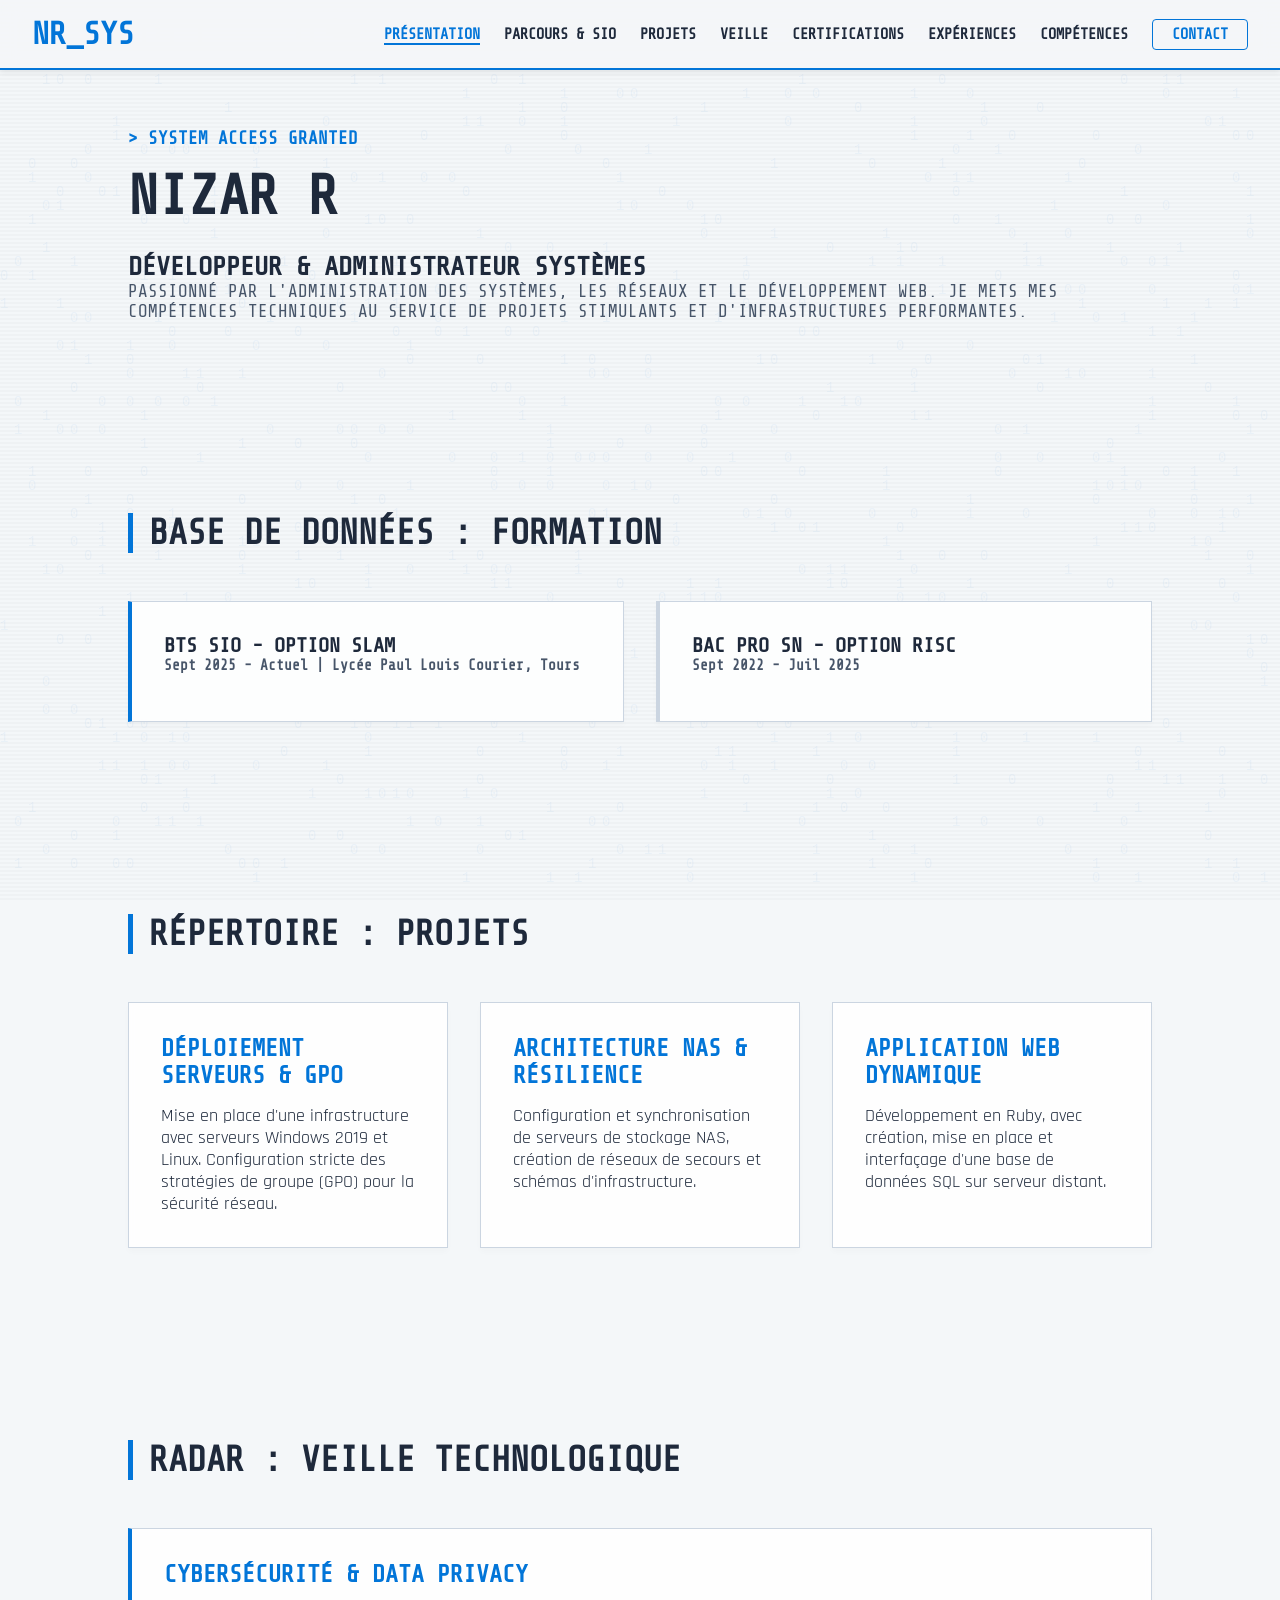
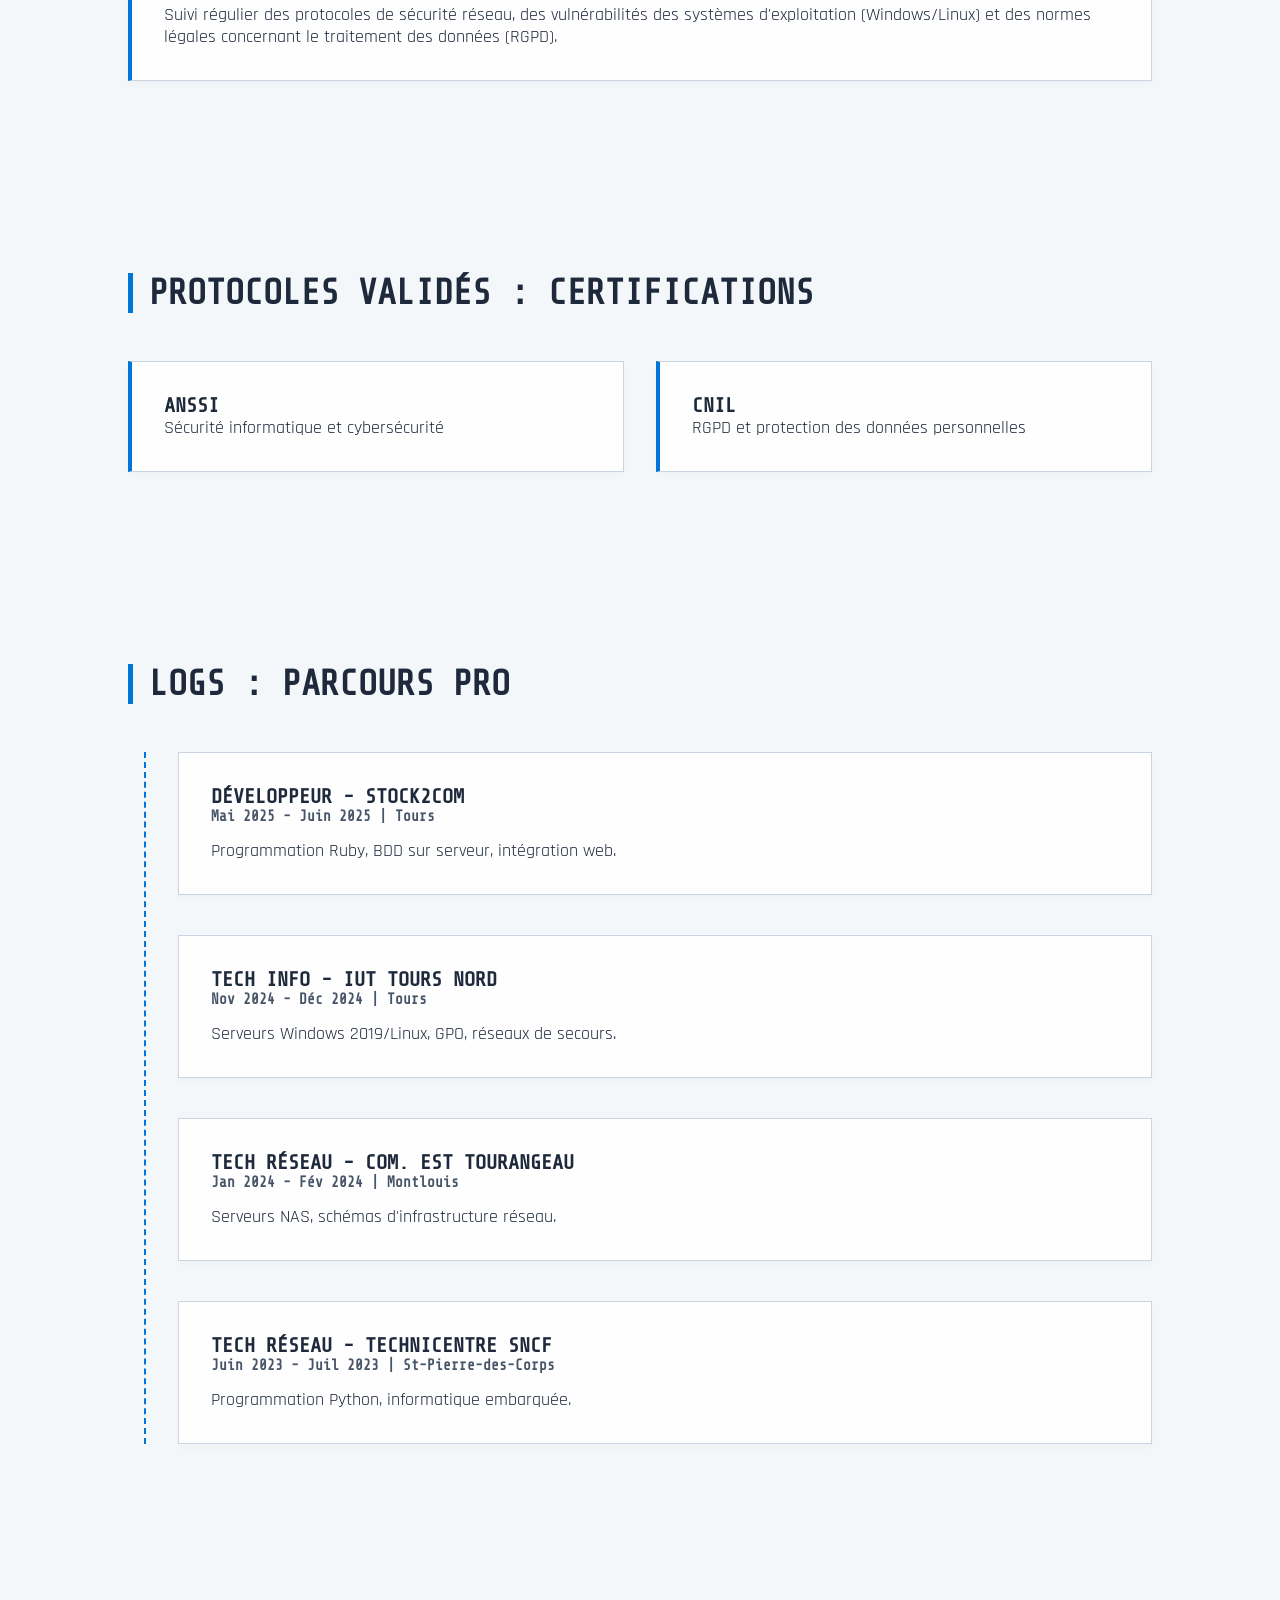
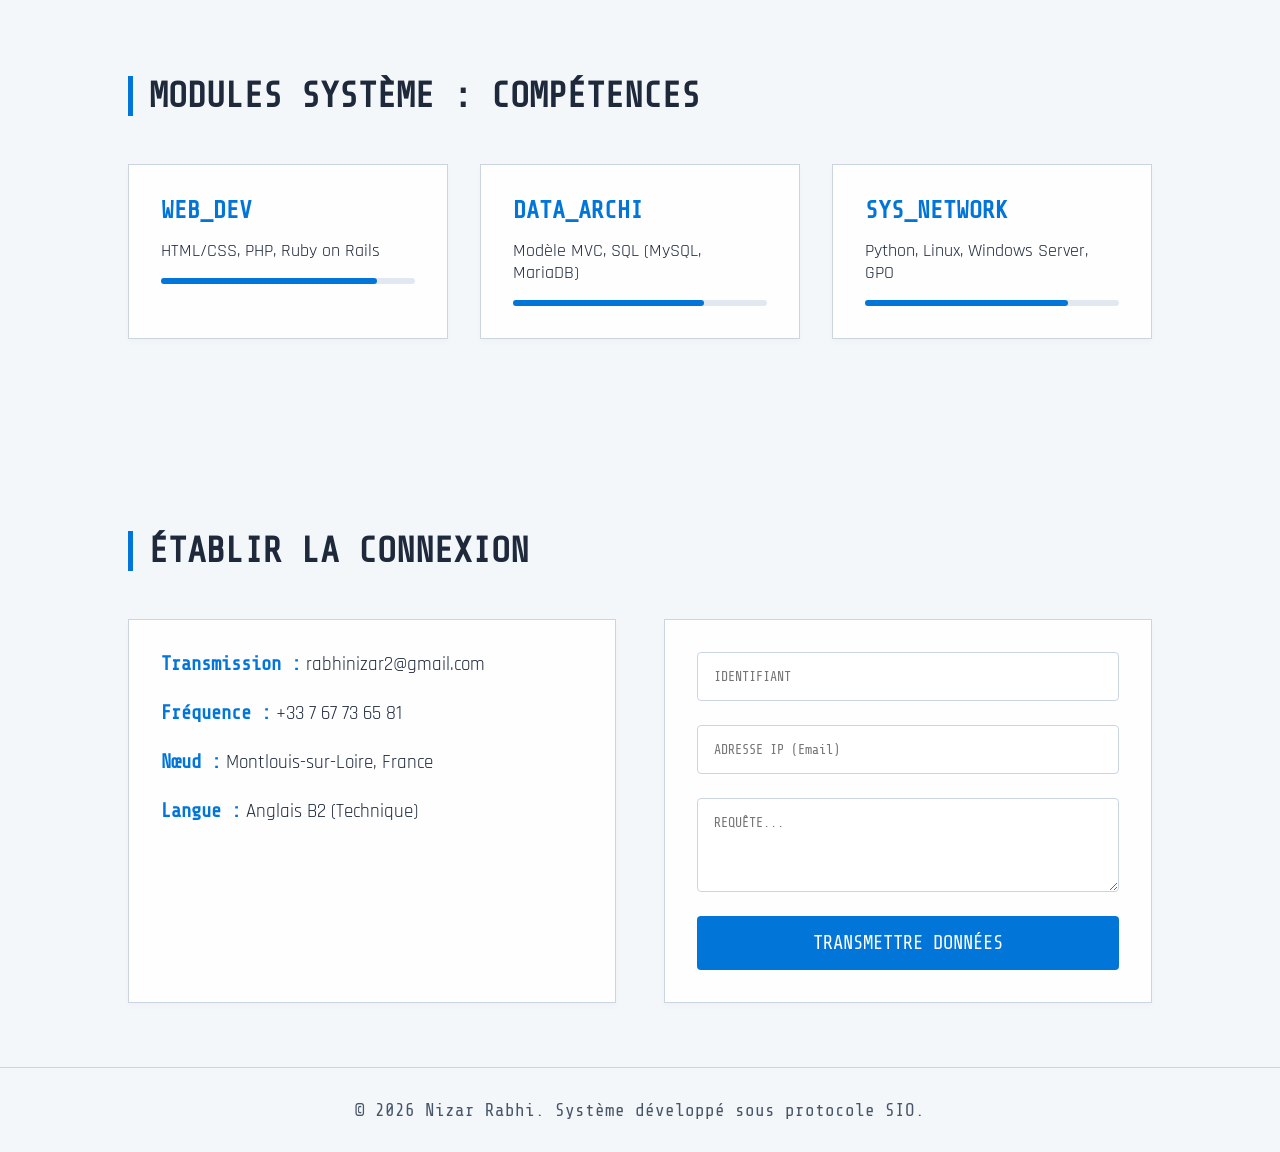
==== index.html @ 6b3551f6 "Add files via upload" ====
<!DOCTYPE html>
<html lang="fr">
<head>
    <meta charset="UTF-8">
    <meta name="viewport" content="width=device-width, initial-scale=1.0">
    <title>Nizar Rabhi - Digivers SLAM</title>
    <link rel="preconnect" href="https://fonts.googleapis.com">
    <link rel="preconnect" href="https://fonts.gstatic.com" crossorigin>
    <link href="https://fonts.googleapis.com/css2?family=Share+Tech+Mono&family=Rajdhani:wght@500;700&display=swap" rel="stylesheet">
    <link rel="stylesheet" href="style.css">
</head>
<body>
    <!-- Écran de démarrage Borg OS -->
    <div id="boot-screen">
        <div class="system-text" id="boot-text">INITIALISATION BORG_OS...</div>
        <div class="progress-bar"><div class="progress"></div></div>
    </div>

    <!-- Pluie binaire et Scanlines -->
    <div class="scanlines"></div>
    <canvas id="digiverse-canvas"></canvas>

    <!-- Barre de navigation complète[cite: 3] -->
    <header>
        <nav class="navbar">
            <div class="logo-element">NR_SYS</div>
            <ul class="nav-links">
                <li><a href="#presentation" class="active-link hacker-text" data-value="PRÉSENTATION">PRÉSENTATION</a></li>
                <li><a href="#parcours-sio" class="hacker-text" data-value="PARCOURS & SIO">PARCOURS & SIO</a></li>
                <li><a href="#projets" class="hacker-text" data-value="PROJETS">PROJETS</a></li>
                <li><a href="#veille" class="hacker-text" data-value="VEILLE">VEILLE</a></li>
                <li><a href="#certifications" class="hacker-text" data-value="CERTIFICATIONS">CERTIFICATIONS</a></li>
                <li><a href="#experiences" class="hacker-text" data-value="EXPÉRIENCES">EXPÉRIENCES</a></li>
                <li><a href="#competences" class="hacker-text" data-value="COMPÉTENCES">COMPÉTENCES</a></li>
                <li><a href="#contact" class="contact-btn">CONTACT</a></li>
            </ul>
        </nav>
    </header>

    <main class="content-wrapper">
        <!-- PRÉSENTATION -->
        <section id="presentation" class="section hero">
            <div class="hero-content">
                <p class="system-alert">> SYSTEM ACCESS GRANTED</p>
                <h1 class="cyan-glow" id="typewriter"></h1>
                <h2 class="hacker-text" data-value="Développeur & Administrateur Systèmes">Développeur & Administrateur Systèmes</h2>
                <div class="separator-cyan"></div>
                <p class="terminal-text">Passionné par l'administration des systèmes, les réseaux et le développement web. Je mets mes compétences techniques au service de projets stimulants et d'infrastructures performantes.</p>
            </div>
        </section>

        <!-- PARCOURS & SIO -->
        <section id="parcours-sio" class="section">
            <h2 class="section-title">BASE DE DONNÉES : FORMATION</h2>
            <div class="card-grid">
                <div class="card cyber-card border-cyan">
                    <h3 class="hacker-text" data-value="BTS SIO - Option SLAM">BTS SIO - Option SLAM</h3>
                    <p class="date">Sept 2025 - Actuel | Lycée Paul Louis Courier, Tours</p>
                </div>
                <div class="card cyber-card border-white">
                    <h3 class="hacker-text" data-value="Bac Pro SN - Option RISC">Bac Pro SN - Option RISC</h3>
                    <p class="date">Sept 2022 - Juil 2025</p>
                </div>
            </div>
        </section>

        <!-- PROJETS (Tirés de vos réalisations en stage) -->
        <section id="projets" class="section">
            <h2 class="section-title">RÉPERTOIRE : PROJETS</h2>
            <div class="card-grid">
                <div class="card cyber-card">
                    <h3 class="cyan-text">Déploiement Serveurs & GPO</h3>
                    <p>Mise en place d'une infrastructure avec serveurs Windows 2019 et Linux. Configuration stricte des stratégies de groupe (GPO) pour la sécurité réseau.</p>
                </div>
                <div class="card cyber-card">
                    <h3 class="cyan-text">Architecture NAS & Résilience</h3>
                    <p>Configuration et synchronisation de serveurs de stockage NAS, création de réseaux de secours et schémas d'infrastructure.</p>
                </div>
                <div class="card cyber-card">
                    <h3 class="cyan-text">Application Web Dynamique</h3>
                    <p>Développement en Ruby, avec création, mise en place et interfaçage d'une base de données SQL sur serveur distant.</p>
                </div>
            </div>
        </section>

        <!-- VEILLE TECHNOLOGIQUE -->
        <section id="veille" class="section">
            <h2 class="section-title">RADAR : VEILLE TECHNOLOGIQUE</h2>
            <div class="cyber-card border-cyan">
                <h3 class="cyan-text">Cybersécurité & Data Privacy</h3>
                <p>Suivi régulier des protocoles de sécurité réseau, des vulnérabilités des systèmes d'exploitation (Windows/Linux) et des normes légales concernant le traitement des données (RGPD).</p>
            </div>
        </section>

        <!-- CERTIFICATIONS -->
        <section id="certifications" class="section">
            <h2 class="section-title">PROTOCOLES VALIDÉS : CERTIFICATIONS</h2>
            <div class="card-grid">
                <div class="card cyber-card border-cyan">
                    <h3 class="hacker-text" data-value="ANSSI">ANSSI</h3>
                    <p>Sécurité informatique et cybersécurité</p>
                </div>
                <div class="card cyber-card border-cyan">
                    <h3 class="hacker-text" data-value="CNIL">CNIL</h3>
                    <p>RGPD et protection des données personnelles</p>
                </div>
            </div>
        </section>

        <!-- EXPÉRIENCES -->
        <section id="experiences" class="section">
            <h2 class="section-title">LOGS : PARCOURS PRO</h2>
            <div class="timeline">
                <div class="timeline-item cyber-card">
                    <div class="timeline-dot"></div>
                    <h3 class="hacker-text" data-value="Développeur - stock2com">Développeur - stock2com</h3>
                    <p class="date">Mai 2025 - Juin 2025 | Tours</p>
                    <p>Programmation Ruby, BDD sur serveur, intégration web.</p>
                </div>
                <div class="timeline-item cyber-card">
                    <div class="timeline-dot"></div>
                    <h3 class="hacker-text" data-value="Tech Info - IUT TOURS NORD">Tech Info - IUT TOURS NORD</h3>
                    <p class="date">Nov 2024 - Déc 2024 | Tours</p>
                    <p>Serveurs Windows 2019/Linux, GPO, réseaux de secours.</p>
                </div>
                <div class="timeline-item cyber-card">
                    <div class="timeline-dot"></div>
                    <h3 class="hacker-text" data-value="Tech Réseau - Com. Est Tourangeau">Tech Réseau - Com. Est Tourangeau</h3>
                    <p class="date">Jan 2024 - Fév 2024 | Montlouis</p>
                    <p>Serveurs NAS, schémas d'infrastructure réseau.</p>
                </div>
                <div class="timeline-item cyber-card">
                    <div class="timeline-dot"></div>
                    <h3 class="hacker-text" data-value="Tech Réseau - TECHNICENTRE SNCF">Tech Réseau - TECHNICENTRE SNCF</h3>
                    <p class="date">Juin 2023 - Juil 2023 | St-Pierre-des-Corps</p>
                    <p>Programmation Python, informatique embarquée.</p>
                </div>
            </div>
        </section>

        <!-- COMPÉTENCES -->
        <section id="competences" class="section">
            <h2 class="section-title">MODULES SYSTÈME : COMPÉTENCES</h2>
            <div class="skills-container">
                <div class="skill-box cyber-card">
                    <h3 class="cyan-text">WEB_DEV</h3>
                    <p>HTML/CSS, PHP, Ruby on Rails</p>
                    <div class="progress-bar-small"><div class="fill" style="width: 85%;"></div></div>
                </div>
                <div class="skill-box cyber-card">
                    <h3 class="cyan-text">DATA_ARCHI</h3>
                    <p>Modèle MVC, SQL (MySQL, MariaDB)</p>
                    <div class="progress-bar-small"><div class="fill" style="width: 75%;"></div></div>
                </div>
                <div class="skill-box cyber-card">
                    <h3 class="cyan-text">SYS_NETWORK</h3>
                    <p>Python, Linux, Windows Server, GPO</p>
                    <div class="progress-bar-small"><div class="fill" style="width: 80%;"></div></div>
                </div>
            </div>
        </section>

        <!-- CONTACT -->
        <section id="contact" class="section">
            <h2 class="section-title">ÉTABLIR LA CONNEXION</h2>
            <div class="contact-wrapper">
                <div class="contact-info-panel cyber-card">
                    <p><span class="label">Transmission :</span> rabhinizar2@gmail.com</p>
                    <p><span class="label">Fréquence :</span> +33 7 67 73 65 81</p>
                    <p><span class="label">Nœud :</span> Montlouis-sur-Loire, France</p>
                    <p><span class="label">Langue :</span> Anglais B2 (Technique)</p>
                </div>
                
                <form action="contact.php" method="POST" class="custom-form cyber-card">
                    <input type="text" name="name" placeholder="IDENTIFIANT" required>
                    <input type="email" name="email" placeholder="ADRESSE IP (Email)" required>
                    <textarea name="message" rows="4" placeholder="REQUÊTE..." required></textarea>
                    <button type="submit" class="submit-btn">TRANSMETTRE DONNÉES</button>
                </form>
            </div>
        </section>
    </main>

    <footer>
        <p>&copy; 2026 Nizar Rabhi. Système développé sous protocole SIO.</p>
    </footer>
    <script src="script.js"></script>
</body>
</html>
---- style.css ----
:root {
    --bg-light: #f4f7f9; /* Fond clair technologique */
    --tech-blue: #0275d8; /* Bleu tech intense (remplace le cyan fluo) */
    --tech-blue-dim: rgba(2, 117, 216, 0.15);
    --text-dark: #1e293b; /* Texte principal sombre */
    --text-muted: #475569; /* Texte secondaire */
    --card-bg: rgba(255, 255, 255, 0.85); /* Cartes blanches translucides */
    --font-ui: 'Share Tech Mono', monospace;
    --font-body: 'Rajdhani', sans-serif;
}

* { margin: 0; padding: 0; box-sizing: border-box; }

body {
    background-color: var(--bg-light);
    color: var(--text-dark);
    font-family: var(--font-body);
    font-size: 1.1rem;
    overflow-x: hidden;
}

html { scroll-behavior: smooth; }

/* CANVAS (Le Digivers version claire) et SCANLINES subtiles */
#digiverse-canvas {
    position: fixed;
    top: 0; left: 0; width: 100%; height: 100%;
    z-index: -2;
    opacity: 0.3; /* Plus visible sur fond clair */
}

.scanlines {
    position: fixed;
    top: 0; left: 0; width: 100%; height: 100%;
    /* Scanlines grises très discrètes pour l'effet écran */
    background: linear-gradient(to bottom, rgba(255,255,255,0), rgba(255,255,255,0) 50%, rgba(0,0,0,0.02) 50%, rgba(0,0,0,0.02));
    background-size: 100% 4px;
    z-index: -1;
    pointer-events: none;
}

/* BOOT SCREEN */
#boot-screen {
    position: fixed;
    top: 0; left: 0; width: 100%; height: 100vh;
    background-color: var(--bg-light);
    display: flex;
    flex-direction: column;
    justify-content: center;
    align-items: center;
    z-index: 9999;
    font-family: var(--font-ui);
    color: var(--tech-blue);
    transition: opacity 0.5s ease;
}

.progress-bar { width: 300px; height: 2px; background: #cbd5e1; margin-top: 20px; }
.progress { width: 0%; height: 100%; background: var(--tech-blue); box-shadow: 0 0 8px var(--tech-blue-dim); }

h1, h2, h3, .logo-element, .terminal-text { font-family: var(--font-ui); text-transform: uppercase; }

/* NAVBAR */
header {
    position: fixed;
    top: 0; width: 100%;
    background: rgba(244, 247, 249, 0.9);
    border-bottom: 2px solid var(--tech-blue);
    backdrop-filter: blur(10px);
    box-shadow: 0 4px 6px rgba(0,0,0,0.05);
    z-index: 1000;
}

.navbar { display: flex; justify-content: space-between; align-items: center; padding: 1rem 2rem; max-width: 1400px; margin: 0 auto; flex-wrap: wrap; gap: 1rem; }
.logo-element { font-size: 2rem; color: var(--tech-blue); font-weight: bold; }
.nav-links { list-style: none; display: flex; gap: 1.5rem; flex-wrap: wrap; justify-content: center;}
.nav-links a { text-decoration: none; color: var(--text-dark); font-weight: bold; font-family: var(--font-ui); font-size: 0.95rem; transition: 0.3s; }
.nav-links a:hover { color: var(--tech-blue); }
.active-link { color: var(--tech-blue) !important; border-bottom: 2px solid var(--tech-blue); }

.contact-btn {
    background: transparent;
    border: 1px solid var(--tech-blue);
    padding: 0.4rem 1.2rem;
    color: var(--tech-blue) !important;
    border-radius: 4px;
}
.contact-btn:hover { background: var(--tech-blue); color: #fff !important; box-shadow: 0 4px 10px var(--tech-blue-dim); }

.content-wrapper { position: relative; z-index: 1; }
.section { padding: 8rem 10% 4rem; }

.section-title {
    color: var(--text-dark);
    font-size: 2.2rem;
    margin-bottom: 3rem;
    border-left: 5px solid var(--tech-blue);
    padding-left: 1rem;
}

.system-alert { color: var(--tech-blue); font-family: var(--font-ui); margin-bottom: 1rem; font-weight: bold; }
.cyan-glow { font-size: 3.5rem; color: var(--text-dark); margin-bottom: 1rem; height: 4.5rem; }
.terminal-text { color: var(--text-muted); }

/* CARTES CYBERNÉTIQUES CLAIRES */
.cyber-card {
    background: var(--card-bg);
    border: 1px solid #cbd5e1;
    padding: 2rem;
    backdrop-filter: blur(5px);
    transition: 0.3s;
    position: relative;
    overflow: hidden;
    box-shadow: 0 4px 6px rgba(0,0,0,0.02);
}

.cyber-card::before {
    content: ''; position: absolute; top: 0; left: 0; width: 100%; height: 3px;
    background: linear-gradient(90deg, transparent, var(--tech-blue), transparent);
    transform: translateX(-100%); transition: 0.5s;
}
.cyber-card:hover::before { transform: translateX(100%); }
.cyber-card:hover { border-color: var(--tech-blue); box-shadow: 0 10px 20px var(--tech-blue-dim); transform: translateY(-5px); }

.border-cyan { border-left: 4px solid var(--tech-blue); }
.border-white { border-left: 4px solid #cbd5e1; } /* Remplacé par gris clair */

.card-grid, .skills-container { display: grid; grid-template-columns: repeat(auto-fit, minmax(300px, 1fr)); gap: 2rem; }
.cyan-text { color: var(--tech-blue); font-family: var(--font-ui); margin-bottom: 1rem; font-size: 1.5rem;}
.date { color: var(--text-muted); font-family: var(--font-ui); font-size: 0.9rem; margin-bottom: 1rem; font-weight: bold; }

.progress-bar-small { width: 100%; height: 6px; background: #e2e8f0; margin-top: 1rem; border-radius: 3px; }
.fill { height: 100%; background: var(--tech-blue); border-radius: 3px; }

/* TIMELINE CYBER */
.timeline { border-left: 2px dashed var(--tech-blue); padding-left: 2rem; margin-left: 1rem; }
.timeline-item { margin-bottom: 2.5rem; }
.timeline-dot {
    position: absolute; left: -41px; top: 20px; width: 14px; height: 14px;
    background: var(--bg-light); border: 3px solid var(--tech-blue);
    border-radius: 50%;
}

/* FORMULAIRE */
.contact-wrapper { display: grid; grid-template-columns: 1fr 1fr; gap: 3rem; }
@media (max-width: 768px) { .contact-wrapper { grid-template-columns: 1fr; } }
.contact-info-panel .label { color: var(--tech-blue); font-family: var(--font-ui); font-weight: bold; }
.contact-info-panel p { font-size: 1.2rem; margin-bottom: 1.5rem; color: var(--text-dark); }

.custom-form { display: flex; flex-direction: column; gap: 1.5rem; }
.custom-form input, .custom-form textarea {
    width: 100%; padding: 1rem; background: #ffffff;
    border: 1px solid #cbd5e1; color: var(--text-dark); font-family: var(--font-ui);
    border-radius: 4px;
}
.custom-form input:focus, .custom-form textarea:focus { outline: none; border-color: var(--tech-blue); box-shadow: 0 0 0 3px var(--tech-blue-dim); }

.submit-btn {
    background: var(--tech-blue); color: #fff; border: none; border-radius: 4px;
    padding: 1rem; font-family: var(--font-ui); font-size: 1.2rem; cursor: pointer; transition: 0.3s;
}
.submit-btn:hover { background: #025aa5; box-shadow: 0 4px 10px var(--tech-blue-dim); }

footer { text-align: center; padding: 2rem; border-top: 1px solid #cbd5e1; font-family: var(--font-ui); color: var(--text-muted); }
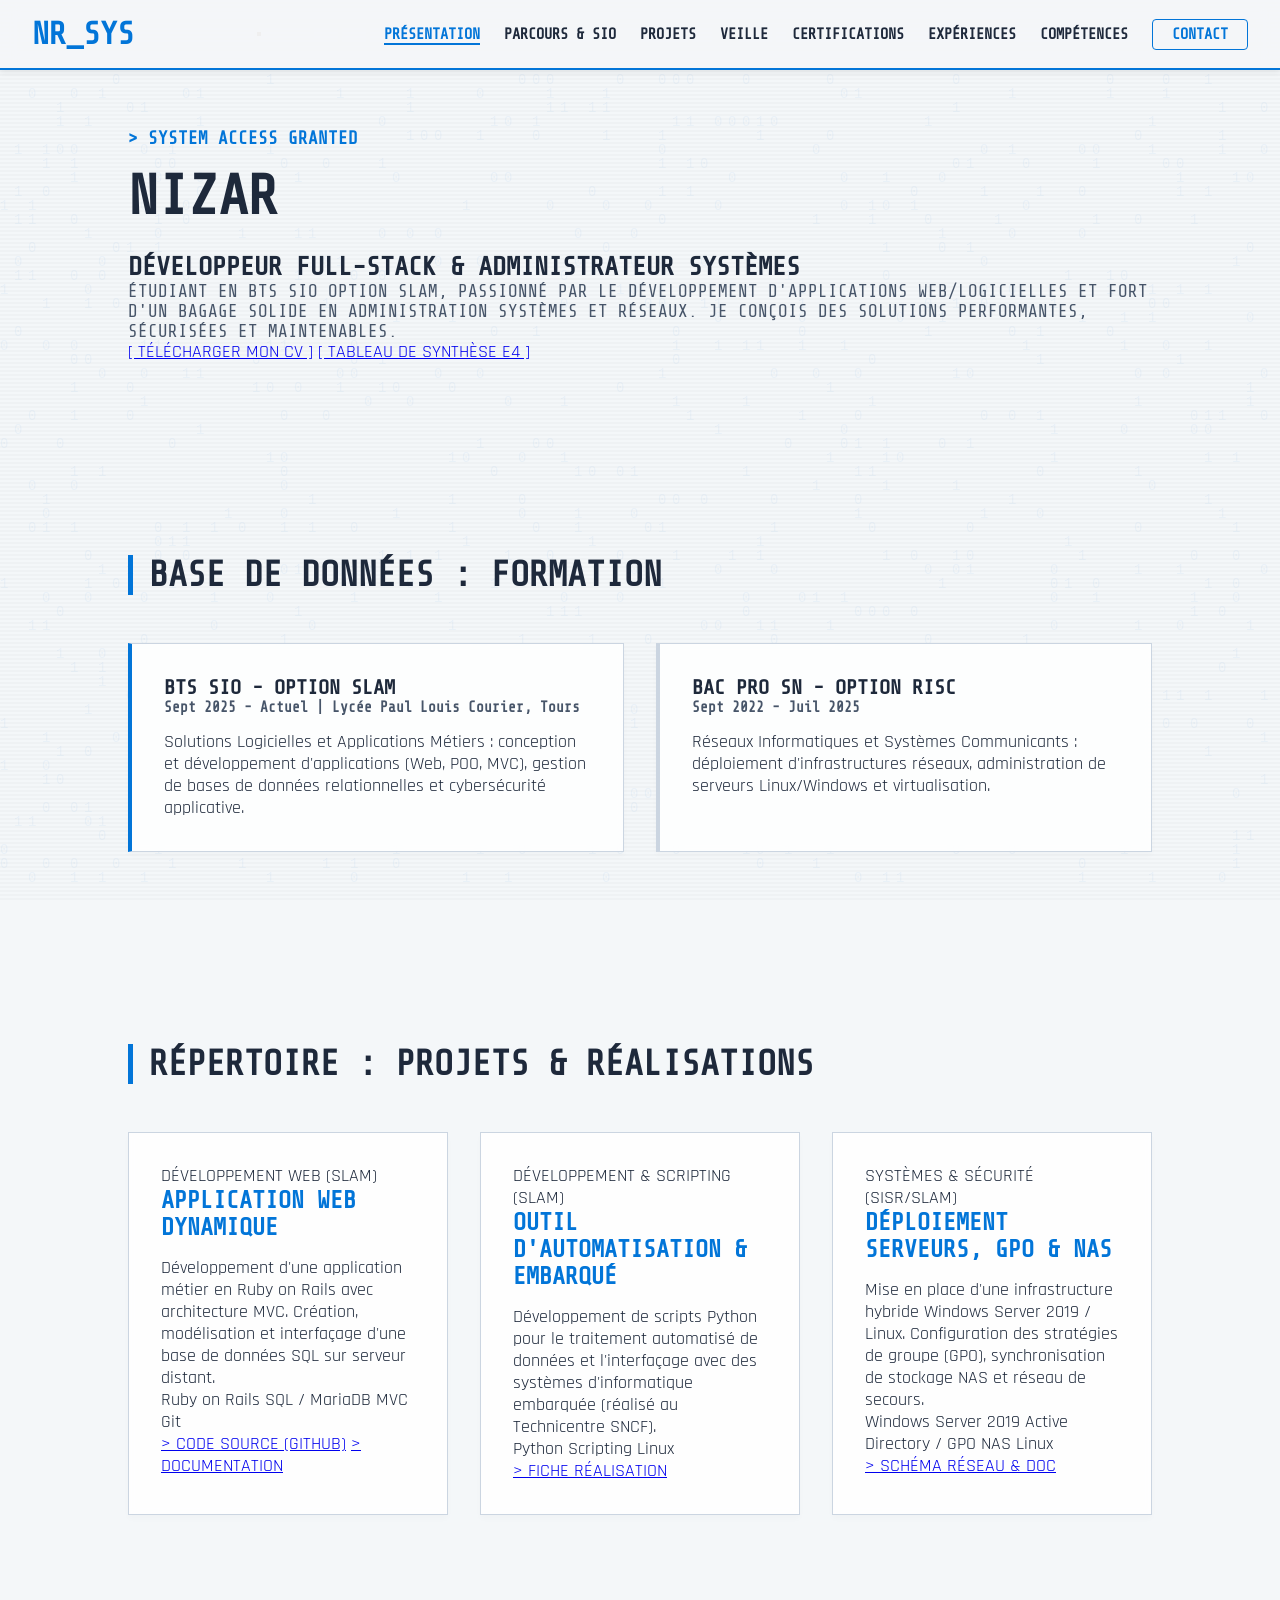
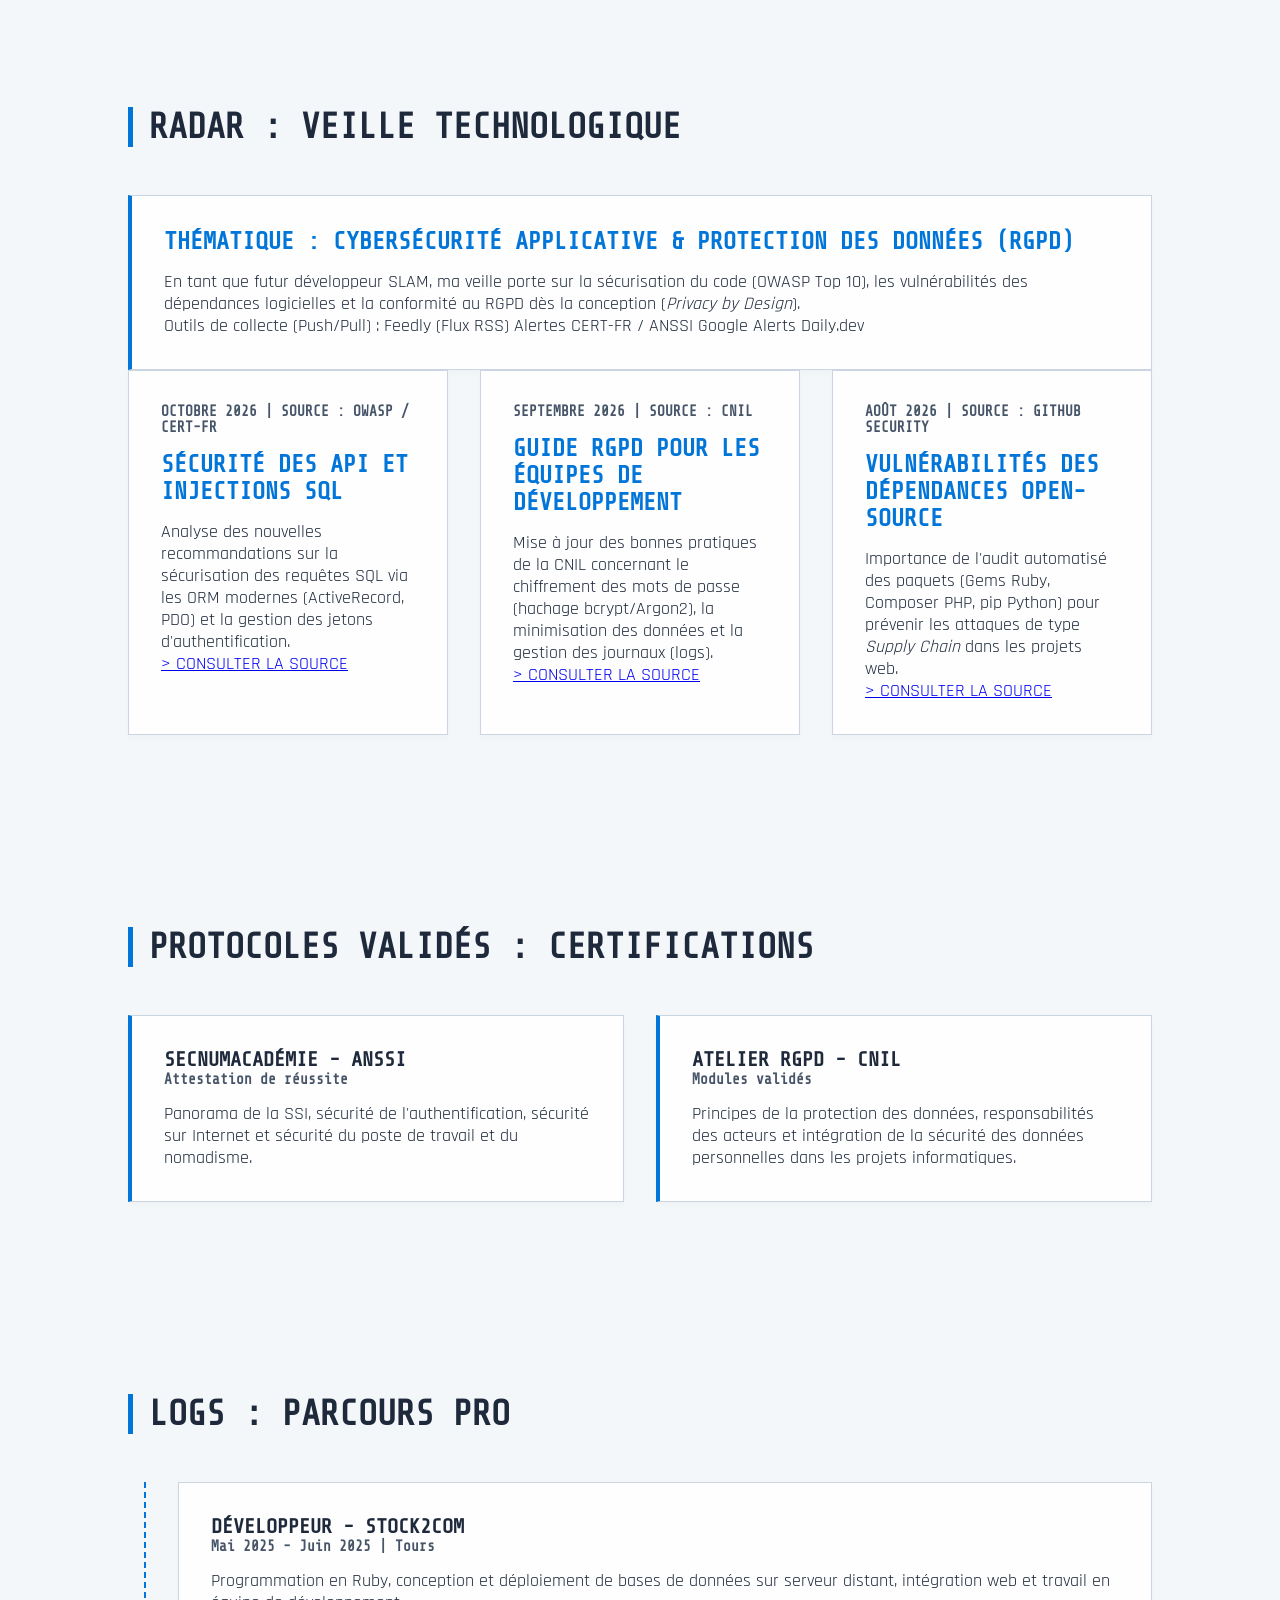
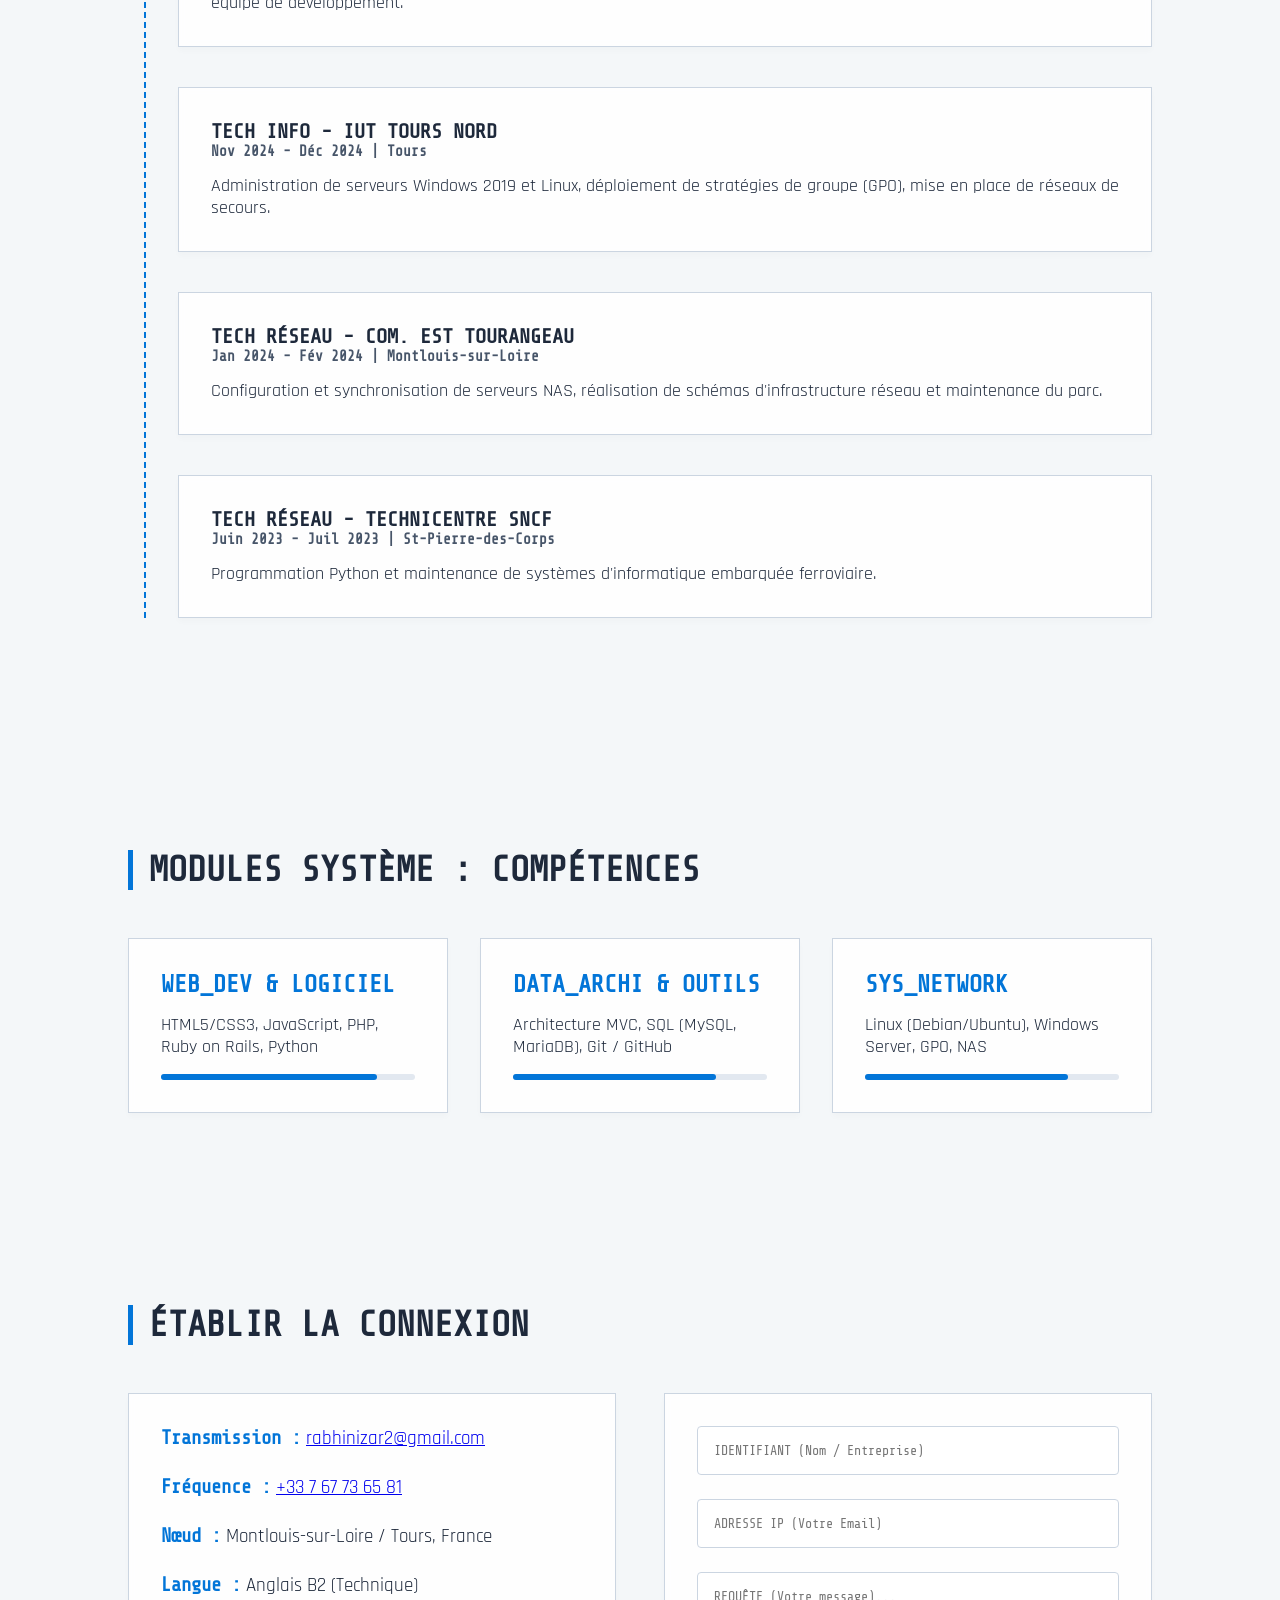
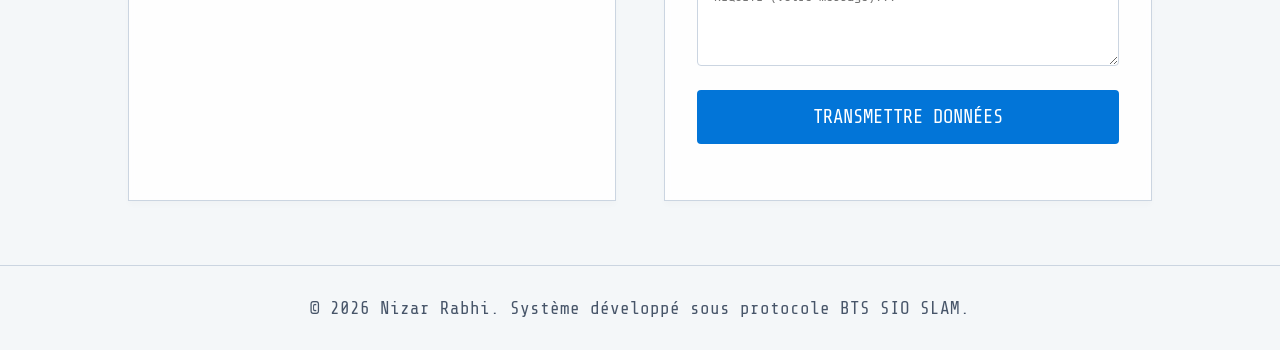
==== commit d13e2741: "Revise index.html for better structure and content Updated the HTML structure and content for improv" ====
--- a/index.html
+++ b/index.html
@@ -20,19 +20,27 @@
     <div class="scanlines"></div>
     <canvas id="digiverse-canvas"></canvas>
 
-    <!-- Barre de navigation complète[cite: 3] -->
+    <!-- Barre de navigation complète -->
     <header>
         <nav class="navbar">
             <div class="logo-element">NR_SYS</div>
-            <ul class="nav-links">
-                <li><a href="#presentation" class="active-link hacker-text" data-value="PRÉSENTATION">PRÉSENTATION</a></li>
-                <li><a href="#parcours-sio" class="hacker-text" data-value="PARCOURS & SIO">PARCOURS & SIO</a></li>
-                <li><a href="#projets" class="hacker-text" data-value="PROJETS">PROJETS</a></li>
-                <li><a href="#veille" class="hacker-text" data-value="VEILLE">VEILLE</a></li>
-                <li><a href="#certifications" class="hacker-text" data-value="CERTIFICATIONS">CERTIFICATIONS</a></li>
-                <li><a href="#experiences" class="hacker-text" data-value="EXPÉRIENCES">EXPÉRIENCES</a></li>
-                <li><a href="#competences" class="hacker-text" data-value="COMPÉTENCES">COMPÉTENCES</a></li>
-                <li><a href="#contact" class="contact-btn">CONTACT</a></li>
+            
+            <!-- Bouton Menu Burger pour mobile -->
+            <button class="menu-toggle" id="mobile-menu" aria-label="Ouvrir le menu">
+                <span class="bar"></span>
+                <span class="bar"></span>
+                <span class="bar"></span>
+            </button>
+
+            <ul class="nav-links" id="nav-links">
+                <li><a href="#presentation" class="nav-item active-link hacker-text" data-value="PRÉSENTATION">PRÉSENTATION</a></li>
+                <li><a href="#parcours-sio" class="nav-item hacker-text" data-value="PARCOURS & SIO">PARCOURS & SIO</a></li>
+                <li><a href="#projets" class="nav-item hacker-text" data-value="PROJETS">PROJETS</a></li>
+                <li><a href="#veille" class="nav-item hacker-text" data-value="VEILLE">VEILLE</a></li>
+                <li><a href="#certifications" class="nav-item hacker-text" data-value="CERTIFICATIONS">CERTIFICATIONS</a></li>
+                <li><a href="#experiences" class="nav-item hacker-text" data-value="EXPÉRIENCES">EXPÉRIENCES</a></li>
+                <li><a href="#competences" class="nav-item hacker-text" data-value="COMPÉTENCES">COMPÉTENCES</a></li>
+                <li><a href="#contact" class="nav-item contact-btn">CONTACT</a></li>
             </ul>
         </nav>
     </header>
@@ -43,9 +51,15 @@
             <div class="hero-content">
                 <p class="system-alert">> SYSTEM ACCESS GRANTED</p>
                 <h1 class="cyan-glow" id="typewriter"></h1>
-                <h2 class="hacker-text" data-value="Développeur & Administrateur Systèmes">Développeur & Administrateur Systèmes</h2>
+                <h2 class="hacker-text subtitle-hero" data-value="Développeur Full-Stack & Administrateur Systèmes">Développeur Full-Stack & Administrateur Systèmes</h2>
                 <div class="separator-cyan"></div>
-                <p class="terminal-text">Passionné par l'administration des systèmes, les réseaux et le développement web. Je mets mes compétences techniques au service de projets stimulants et d'infrastructures performantes.</p>
+                <p class="terminal-text">Étudiant en BTS SIO option SLAM, passionné par le développement d'applications web/logicielles et fort d'un bagage solide en administration systèmes et réseaux. Je conçois des solutions performantes, sécurisées et maintenables.</p>
+                
+                <!-- Boutons essentiels pour le jury BTS SIO et les recruteurs -->
+                <div class="hero-actions">
+                    <a href="cv-nizar-rabhi.pdf" target="_blank" class="cyber-btn primary-btn">[ TÉLÉCHARGER MON CV ]</a>
+                    <a href="tableau-synthese-e4.pdf" target="_blank" class="cyber-btn secondary-btn">[ TABLEAU DE SYNTHÈSE E4 ]</a>
+                </div>
             </div>
         </section>
 
@@ -56,39 +70,110 @@
                 <div class="card cyber-card border-cyan">
                     <h3 class="hacker-text" data-value="BTS SIO - Option SLAM">BTS SIO - Option SLAM</h3>
                     <p class="date">Sept 2025 - Actuel | Lycée Paul Louis Courier, Tours</p>
+                    <p>Solutions Logicielles et Applications Métiers : conception et développement d'applications (Web, POO, MVC), gestion de bases de données relationnelles et cybersécurité applicative.</p>
                 </div>
                 <div class="card cyber-card border-white">
                     <h3 class="hacker-text" data-value="Bac Pro SN - Option RISC">Bac Pro SN - Option RISC</h3>
                     <p class="date">Sept 2022 - Juil 2025</p>
-                </div>
-            </div>
-        </section>
-
-        <!-- PROJETS (Tirés de vos réalisations en stage) -->
+                    <p>Réseaux Informatiques et Systèmes Communicants : déploiement d'infrastructures réseaux, administration de serveurs Linux/Windows et virtualisation.</p>
+                </div>
+            </div>
+        </section>
+
+        <!-- PROJETS (Enrichis pour l'épreuve E4 / E5 SLAM) -->
         <section id="projets" class="section">
-            <h2 class="section-title">RÉPERTOIRE : PROJETS</h2>
-            <div class="card-grid">
-                <div class="card cyber-card">
-                    <h3 class="cyan-text">Déploiement Serveurs & GPO</h3>
-                    <p>Mise en place d'une infrastructure avec serveurs Windows 2019 et Linux. Configuration stricte des stratégies de groupe (GPO) pour la sécurité réseau.</p>
-                </div>
-                <div class="card cyber-card">
-                    <h3 class="cyan-text">Architecture NAS & Résilience</h3>
-                    <p>Configuration et synchronisation de serveurs de stockage NAS, création de réseaux de secours et schémas d'infrastructure.</p>
-                </div>
-                <div class="card cyber-card">
-                    <h3 class="cyan-text">Application Web Dynamique</h3>
-                    <p>Développement en Ruby, avec création, mise en place et interfaçage d'une base de données SQL sur serveur distant.</p>
-                </div>
-            </div>
-        </section>
-
-        <!-- VEILLE TECHNOLOGIQUE -->
+            <h2 class="section-title">RÉPERTOIRE : PROJETS & RÉALISATIONS</h2>
+            <div class="card-grid">
+                <div class="card cyber-card project-card">
+                    <div>
+                        <span class="project-category">DÉVELOPPEMENT WEB (SLAM)</span>
+                        <h3 class="cyan-text">Application Web Dynamique</h3>
+                        <p>Développement d'une application métier en Ruby on Rails avec architecture MVC. Création, modélisation et interfaçage d'une base de données SQL sur serveur distant.</p>
+                        <div class="tech-tags">
+                            <span class="tag">Ruby on Rails</span>
+                            <span class="tag">SQL / MariaDB</span>
+                            <span class="tag">MVC</span>
+                            <span class="tag">Git</span>
+                        </div>
+                    </div>
+                    <div class="project-links">
+                        <a href="#" target="_blank" class="project-btn">> CODE SOURCE (GITHUB)</a>
+                        <a href="#" target="_blank" class="project-btn">> DOCUMENTATION</a>
+                    </div>
+                </div>
+
+                <div class="card cyber-card project-card">
+                    <div>
+                        <span class="project-category">DÉVELOPPEMENT & SCRIPTING (SLAM)</span>
+                        <h3 class="cyan-text">Outil d'Automatisation & Embarqué</h3>
+                        <p>Développement de scripts Python pour le traitement automatisé de données et l'interfaçage avec des systèmes d'informatique embarquée (réalisé au Technicentre SNCF).</p>
+                        <div class="tech-tags">
+                            <span class="tag">Python</span>
+                            <span class="tag">Scripting</span>
+                            <span class="tag">Linux</span>
+                        </div>
+                    </div>
+                    <div class="project-links">
+                        <a href="#" target="_blank" class="project-btn">> FICHE RÉALISATION</a>
+                    </div>
+                </div>
+
+                <div class="card cyber-card project-card">
+                    <div>
+                        <span class="project-category">SYSTÈMES & SÉCURITÉ (SISR/SLAM)</span>
+                        <h3 class="cyan-text">Déploiement Serveurs, GPO & NAS</h3>
+                        <p>Mise en place d'une infrastructure hybride Windows Server 2019 / Linux. Configuration des stratégies de groupe (GPO), synchronisation de stockage NAS et réseau de secours.</p>
+                        <div class="tech-tags">
+                            <span class="tag">Windows Server 2019</span>
+                            <span class="tag">Active Directory / GPO</span>
+                            <span class="tag">NAS</span>
+                            <span class="tag">Linux</span>
+                        </div>
+                    </div>
+                    <div class="project-links">
+                        <a href="#" target="_blank" class="project-btn">> SCHÉMA RÉSEAU & DOC</a>
+                    </div>
+                </div>
+            </div>
+        </section>
+
+        <!-- VEILLE TECHNOLOGIQUE (Structurée pour le jury BTS SIO) -->
         <section id="veille" class="section">
             <h2 class="section-title">RADAR : VEILLE TECHNOLOGIQUE</h2>
-            <div class="cyber-card border-cyan">
-                <h3 class="cyan-text">Cybersécurité & Data Privacy</h3>
-                <p>Suivi régulier des protocoles de sécurité réseau, des vulnérabilités des systèmes d'exploitation (Windows/Linux) et des normes légales concernant le traitement des données (RGPD).</p>
+            
+            <!-- Thématique et méthodologie -->
+            <div class="cyber-card border-cyan veille-intro">
+                <h3 class="cyan-text">Thématique : Cybersécurité Applicative & Protection des Données (RGPD)</h3>
+                <p>En tant que futur développeur SLAM, ma veille porte sur la sécurisation du code (OWASP Top 10), les vulnérabilités des dépendances logicielles et la conformité au RGPD dès la conception (<em>Privacy by Design</em>).</p>
+                <div class="veille-tools">
+                    <span class="tool-label">Outils de collecte (Push/Pull) :</span>
+                    <span class="tag">Feedly (Flux RSS)</span>
+                    <span class="tag">Alertes CERT-FR / ANSSI</span>
+                    <span class="tag">Google Alerts</span>
+                    <span class="tag">Daily.dev</span>
+                </div>
+            </div>
+
+            <!-- Articles de veille -->
+            <div class="card-grid">
+                <div class="card cyber-card">
+                    <p class="date">OCTOBRE 2026 | SOURCE : OWASP / CERT-FR</p>
+                    <h3 class="cyan-text">Sécurité des API et Injections SQL</h3>
+                    <p>Analyse des nouvelles recommandations sur la sécurisation des requêtes SQL via les ORM modernes (ActiveRecord, PDO) et la gestion des jetons d'authentification.</p>
+                    <a href="https://www.cert.ssi.gouv.fr/" target="_blank" class="project-btn">> CONSULTER LA SOURCE</a>
+                </div>
+                <div class="card cyber-card">
+                    <p class="date">SEPTEMBRE 2026 | SOURCE : CNIL</p>
+                    <h3 class="cyan-text">Guide RGPD pour les Équipes de Développement</h3>
+                    <p>Mise à jour des bonnes pratiques de la CNIL concernant le chiffrement des mots de passe (hachage bcrypt/Argon2), la minimisation des données et la gestion des journaux (logs).</p>
+                    <a href="https://www.cnil.fr/fr/guide-rgpd-du-developpeur" target="_blank" class="project-btn">> CONSULTER LA SOURCE</a>
+                </div>
+                <div class="card cyber-card">
+                    <p class="date">AOÛT 2026 | SOURCE : GITHUB SECURITY</p>
+                    <h3 class="cyan-text">Vulnérabilités des Dépendances Open-Source</h3>
+                    <p>Importance de l'audit automatisé des paquets (Gems Ruby, Composer PHP, pip Python) pour prévenir les attaques de type <em>Supply Chain</em> dans les projets web.</p>
+                    <a href="https://github.com/security" target="_blank" class="project-btn">> CONSULTER LA SOURCE</a>
+                </div>
             </div>
         </section>
 
@@ -97,43 +182,53 @@
             <h2 class="section-title">PROTOCOLES VALIDÉS : CERTIFICATIONS</h2>
             <div class="card-grid">
                 <div class="card cyber-card border-cyan">
-                    <h3 class="hacker-text" data-value="ANSSI">ANSSI</h3>
-                    <p>Sécurité informatique et cybersécurité</p>
+                    <h3 class="hacker-text" data-value="SecNumacadémie - ANSSI">SecNumacadémie - ANSSI</h3>
+                    <p class="date">Attestation de réussite</p>
+                    <p>Panorama de la SSI, sécurité de l'authentification, sécurité sur Internet et sécurité du poste de travail et du nomadisme.</p>
                 </div>
                 <div class="card cyber-card border-cyan">
-                    <h3 class="hacker-text" data-value="CNIL">CNIL</h3>
-                    <p>RGPD et protection des données personnelles</p>
-                </div>
-            </div>
-        </section>
-
-        <!-- EXPÉRIENCES -->
+                    <h3 class="hacker-text" data-value="Atelier RGPD - CNIL">Atelier RGPD - CNIL</h3>
+                    <p class="date">Modules validés</p>
+                    <p>Principes de la protection des données, responsabilités des acteurs et intégration de la sécurité des données personnelles dans les projets informatiques.</p>
+                </div>
+            </div>
+        </section>
+
+        <!-- EXPÉRIENCES (Structure HTML corrigée pour afficher les points de la timeline) -->
         <section id="experiences" class="section">
             <h2 class="section-title">LOGS : PARCOURS PRO</h2>
             <div class="timeline">
-                <div class="timeline-item cyber-card">
-                    <div class="timeline-dot"></div>
-                    <h3 class="hacker-text" data-value="Développeur - stock2com">Développeur - stock2com</h3>
-                    <p class="date">Mai 2025 - Juin 2025 | Tours</p>
-                    <p>Programmation Ruby, BDD sur serveur, intégration web.</p>
-                </div>
-                <div class="timeline-item cyber-card">
-                    <div class="timeline-dot"></div>
-                    <h3 class="hacker-text" data-value="Tech Info - IUT TOURS NORD">Tech Info - IUT TOURS NORD</h3>
-                    <p class="date">Nov 2024 - Déc 2024 | Tours</p>
-                    <p>Serveurs Windows 2019/Linux, GPO, réseaux de secours.</p>
-                </div>
-                <div class="timeline-item cyber-card">
-                    <div class="timeline-dot"></div>
-                    <h3 class="hacker-text" data-value="Tech Réseau - Com. Est Tourangeau">Tech Réseau - Com. Est Tourangeau</h3>
-                    <p class="date">Jan 2024 - Fév 2024 | Montlouis</p>
-                    <p>Serveurs NAS, schémas d'infrastructure réseau.</p>
-                </div>
-                <div class="timeline-item cyber-card">
-                    <div class="timeline-dot"></div>
-                    <h3 class="hacker-text" data-value="Tech Réseau - TECHNICENTRE SNCF">Tech Réseau - TECHNICENTRE SNCF</h3>
-                    <p class="date">Juin 2023 - Juil 2023 | St-Pierre-des-Corps</p>
-                    <p>Programmation Python, informatique embarquée.</p>
+                <div class="timeline-item">
+                    <div class="timeline-dot"></div>
+                    <div class="cyber-card">
+                        <h3 class="hacker-text" data-value="Développeur - stock2com">Développeur - stock2com</h3>
+                        <p class="date">Mai 2025 - Juin 2025 | Tours</p>
+                        <p>Programmation en Ruby, conception et déploiement de bases de données sur serveur distant, intégration web et travail en équipe de développement.</p>
+                    </div>
+                </div>
+                <div class="timeline-item">
+                    <div class="timeline-dot"></div>
+                    <div class="cyber-card">
+                        <h3 class="hacker-text" data-value="Tech Info - IUT TOURS NORD">Tech Info - IUT TOURS NORD</h3>
+                        <p class="date">Nov 2024 - Déc 2024 | Tours</p>
+                        <p>Administration de serveurs Windows 2019 et Linux, déploiement de stratégies de groupe (GPO), mise en place de réseaux de secours.</p>
+                    </div>
+                </div>
+                <div class="timeline-item">
+                    <div class="timeline-dot"></div>
+                    <div class="cyber-card">
+                        <h3 class="hacker-text" data-value="Tech Réseau - Com. Est Tourangeau">Tech Réseau - Com. Est Tourangeau</h3>
+                        <p class="date">Jan 2024 - Fév 2024 | Montlouis-sur-Loire</p>
+                        <p>Configuration et synchronisation de serveurs NAS, réalisation de schémas d'infrastructure réseau et maintenance du parc.</p>
+                    </div>
+                </div>
+                <div class="timeline-item">
+                    <div class="timeline-dot"></div>
+                    <div class="cyber-card">
+                        <h3 class="hacker-text" data-value="Tech Réseau - TECHNICENTRE SNCF">Tech Réseau - TECHNICENTRE SNCF</h3>
+                        <p class="date">Juin 2023 - Juil 2023 | St-Pierre-des-Corps</p>
+                        <p>Programmation Python et maintenance de systèmes d'informatique embarquée ferroviaire.</p>
+                    </div>
                 </div>
             </div>
         </section>
@@ -143,18 +238,18 @@
             <h2 class="section-title">MODULES SYSTÈME : COMPÉTENCES</h2>
             <div class="skills-container">
                 <div class="skill-box cyber-card">
-                    <h3 class="cyan-text">WEB_DEV</h3>
-                    <p>HTML/CSS, PHP, Ruby on Rails</p>
+                    <h3 class="cyan-text">WEB_DEV & LOGICIEL</h3>
+                    <p>HTML5/CSS3, JavaScript, PHP, Ruby on Rails, Python</p>
                     <div class="progress-bar-small"><div class="fill" style="width: 85%;"></div></div>
                 </div>
                 <div class="skill-box cyber-card">
-                    <h3 class="cyan-text">DATA_ARCHI</h3>
-                    <p>Modèle MVC, SQL (MySQL, MariaDB)</p>
-                    <div class="progress-bar-small"><div class="fill" style="width: 75%;"></div></div>
+                    <h3 class="cyan-text">DATA_ARCHI & OUTILS</h3>
+                    <p>Architecture MVC, SQL (MySQL, MariaDB), Git / GitHub</p>
+                    <div class="progress-bar-small"><div class="fill" style="width: 80%;"></div></div>
                 </div>
                 <div class="skill-box cyber-card">
                     <h3 class="cyan-text">SYS_NETWORK</h3>
-                    <p>Python, Linux, Windows Server, GPO</p>
+                    <p>Linux (Debian/Ubuntu), Windows Server, GPO, NAS</p>
                     <div class="progress-bar-small"><div class="fill" style="width: 80%;"></div></div>
                 </div>
             </div>
@@ -165,25 +260,27 @@
             <h2 class="section-title">ÉTABLIR LA CONNEXION</h2>
             <div class="contact-wrapper">
                 <div class="contact-info-panel cyber-card">
-                    <p><span class="label">Transmission :</span> rabhinizar2@gmail.com</p>
-                    <p><span class="label">Fréquence :</span> +33 7 67 73 65 81</p>
-                    <p><span class="label">Nœud :</span> Montlouis-sur-Loire, France</p>
+                    <p><span class="label">Transmission :</span> <a href="mailto:rabhinizar2@gmail.com" class="contact-link">rabhinizar2@gmail.com</a></p>
+                    <p><span class="label">Fréquence :</span> <a href="tel:+33767736581" class="contact-link">+33 7 67 73 65 81</a></p>
+                    <p><span class="label">Nœud :</span> Montlouis-sur-Loire / Tours, France</p>
                     <p><span class="label">Langue :</span> Anglais B2 (Technique)</p>
                 </div>
                 
-                <form action="contact.php" method="POST" class="custom-form cyber-card">
-                    <input type="text" name="name" placeholder="IDENTIFIANT" required>
-                    <input type="email" name="email" placeholder="ADRESSE IP (Email)" required>
-                    <textarea name="message" rows="4" placeholder="REQUÊTE..." required></textarea>
+                <!-- Astuce : Remplace l'URL action par un lien Formspree (ex: https://formspree.io/f/ton_id) si tu héberges sur GitHub Pages -->
+                <form id="contact-form" action="contact.php" method="POST" class="custom-form cyber-card">
+                    <input type="text" name="name" placeholder="IDENTIFIANT (Nom / Entreprise)" required>
+                    <input type="email" name="email" placeholder="ADRESSE IP (Votre Email)" required>
+                    <textarea name="message" rows="4" placeholder="REQUÊTE (Votre message)..." required></textarea>
                     <button type="submit" class="submit-btn">TRANSMETTRE DONNÉES</button>
+                    <p id="form-status" class="form-status"></p>
                 </form>
             </div>
         </section>
     </main>
 
     <footer>
-        <p>&copy; 2026 Nizar Rabhi. Système développé sous protocole SIO.</p>
+        <p>&copy; 2026 Nizar Rabhi. Système développé sous protocole BTS SIO SLAM.</p>
     </footer>
     <script src="script.js"></script>
 </body>
-</html>+</html>
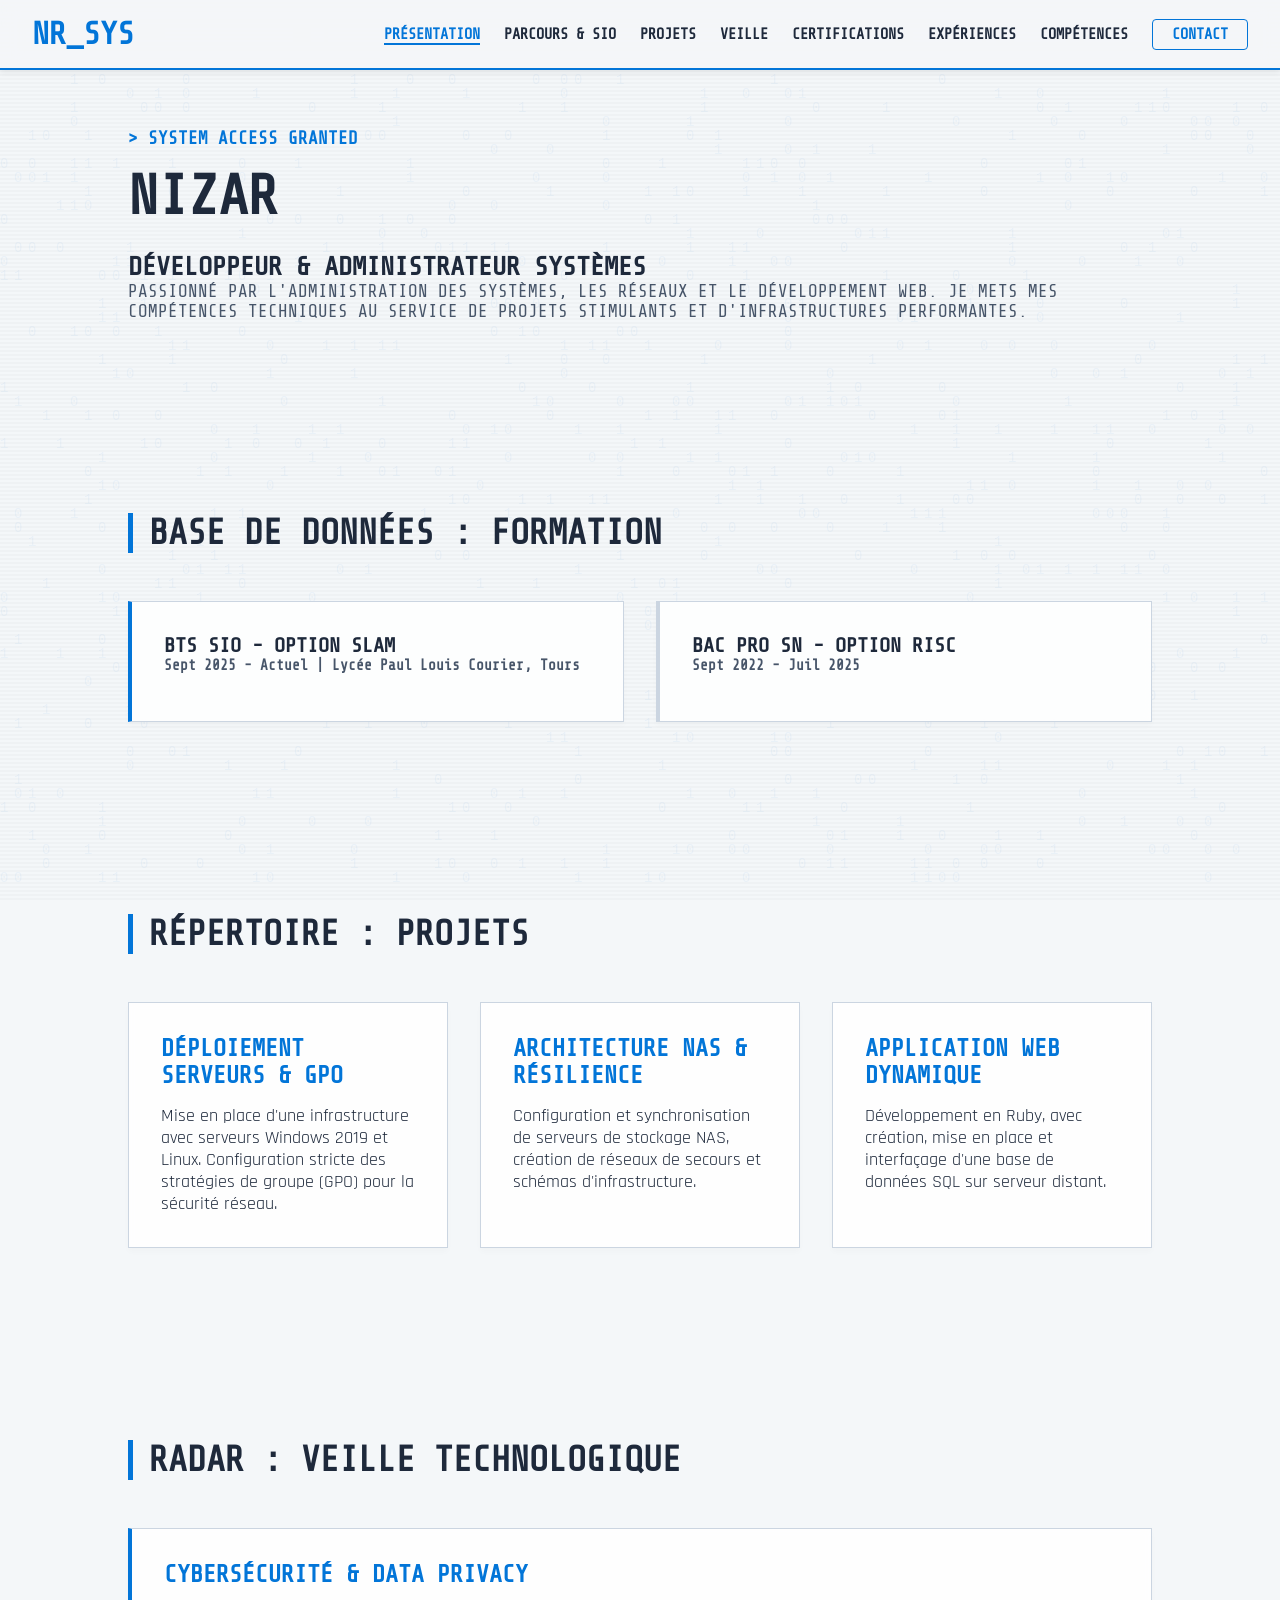
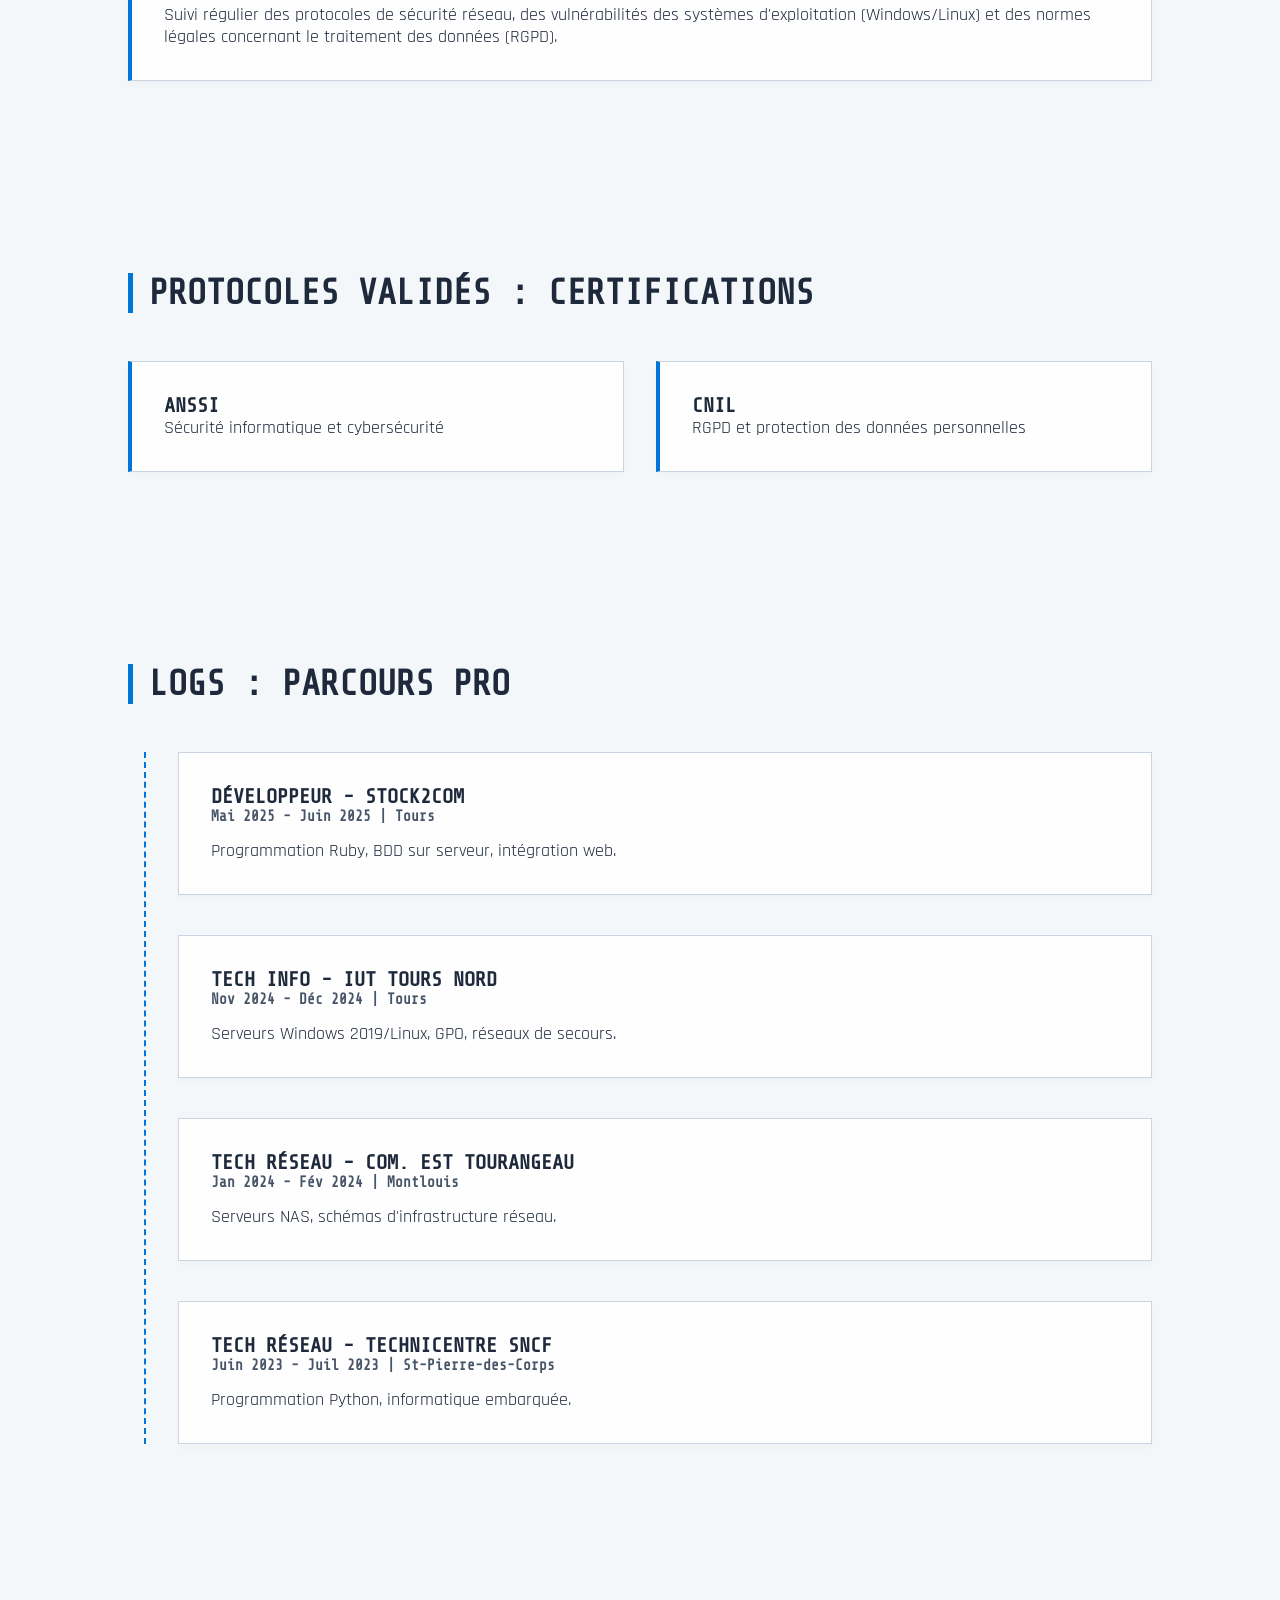
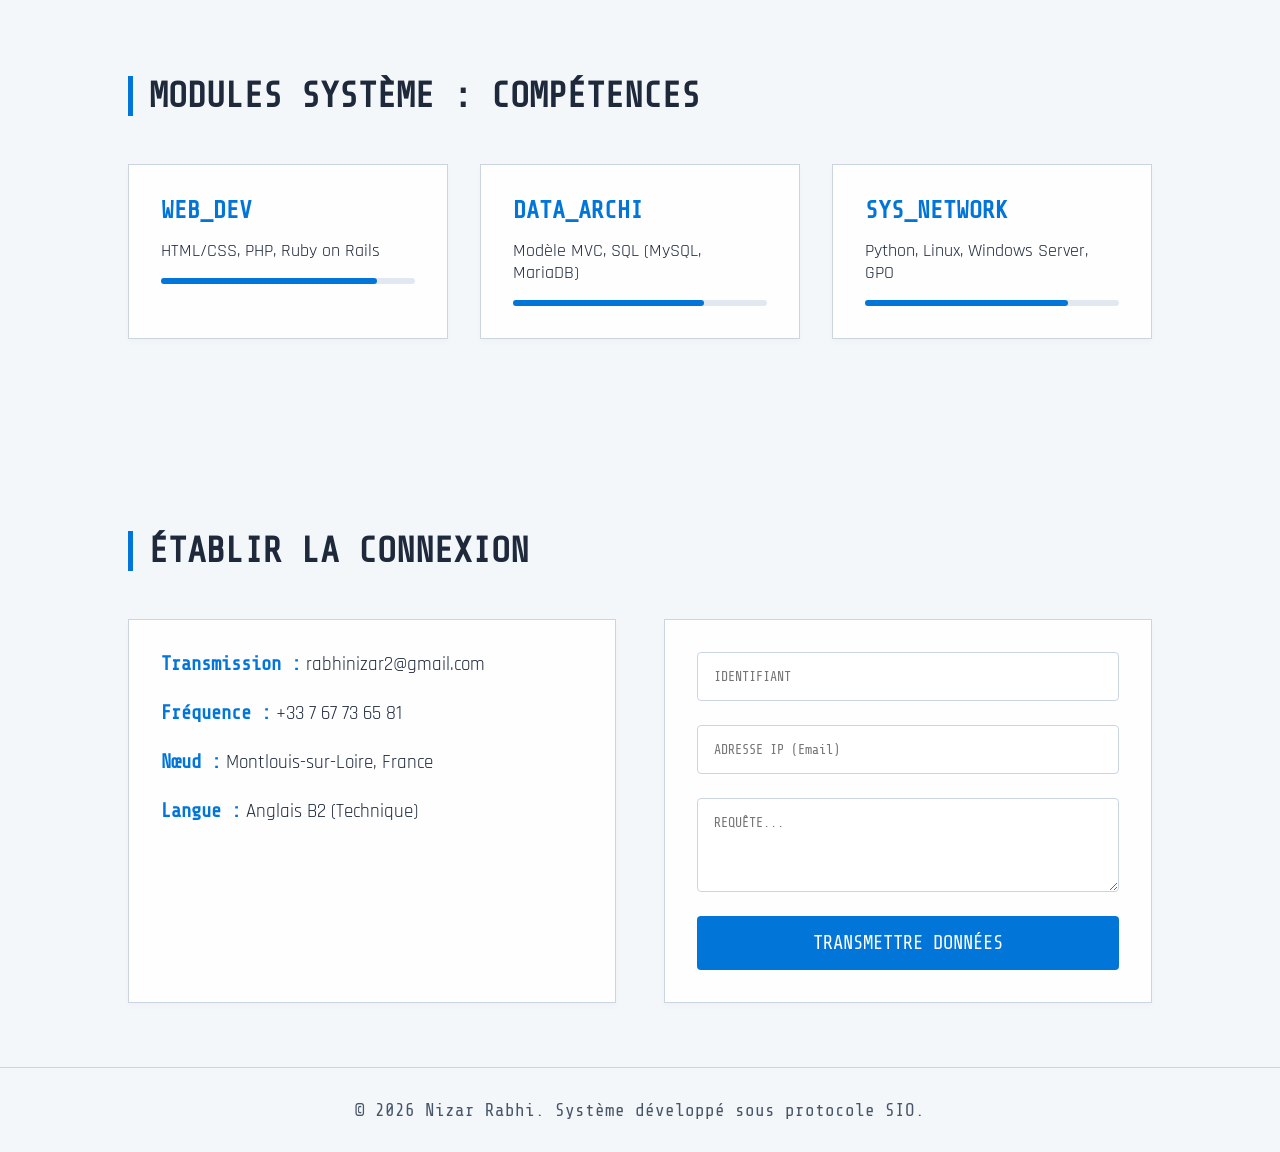
==== commit 66fcc4be: "Add files via upload" ====
--- a/index.html
+++ b/index.html
@@ -20,27 +20,19 @@
     <div class="scanlines"></div>
     <canvas id="digiverse-canvas"></canvas>
 
-    <!-- Barre de navigation complète -->
+    <!-- Barre de navigation complète[cite: 3] -->
     <header>
         <nav class="navbar">
             <div class="logo-element">NR_SYS</div>
-            
-            <!-- Bouton Menu Burger pour mobile -->
-            <button class="menu-toggle" id="mobile-menu" aria-label="Ouvrir le menu">
-                <span class="bar"></span>
-                <span class="bar"></span>
-                <span class="bar"></span>
-            </button>
-
-            <ul class="nav-links" id="nav-links">
-                <li><a href="#presentation" class="nav-item active-link hacker-text" data-value="PRÉSENTATION">PRÉSENTATION</a></li>
-                <li><a href="#parcours-sio" class="nav-item hacker-text" data-value="PARCOURS & SIO">PARCOURS & SIO</a></li>
-                <li><a href="#projets" class="nav-item hacker-text" data-value="PROJETS">PROJETS</a></li>
-                <li><a href="#veille" class="nav-item hacker-text" data-value="VEILLE">VEILLE</a></li>
-                <li><a href="#certifications" class="nav-item hacker-text" data-value="CERTIFICATIONS">CERTIFICATIONS</a></li>
-                <li><a href="#experiences" class="nav-item hacker-text" data-value="EXPÉRIENCES">EXPÉRIENCES</a></li>
-                <li><a href="#competences" class="nav-item hacker-text" data-value="COMPÉTENCES">COMPÉTENCES</a></li>
-                <li><a href="#contact" class="nav-item contact-btn">CONTACT</a></li>
+            <ul class="nav-links">
+                <li><a href="#presentation" class="active-link hacker-text" data-value="PRÉSENTATION">PRÉSENTATION</a></li>
+                <li><a href="#parcours-sio" class="hacker-text" data-value="PARCOURS & SIO">PARCOURS & SIO</a></li>
+                <li><a href="#projets" class="hacker-text" data-value="PROJETS">PROJETS</a></li>
+                <li><a href="#veille" class="hacker-text" data-value="VEILLE">VEILLE</a></li>
+                <li><a href="#certifications" class="hacker-text" data-value="CERTIFICATIONS">CERTIFICATIONS</a></li>
+                <li><a href="#experiences" class="hacker-text" data-value="EXPÉRIENCES">EXPÉRIENCES</a></li>
+                <li><a href="#competences" class="hacker-text" data-value="COMPÉTENCES">COMPÉTENCES</a></li>
+                <li><a href="#contact" class="contact-btn">CONTACT</a></li>
             </ul>
         </nav>
     </header>
@@ -51,15 +43,9 @@
             <div class="hero-content">
                 <p class="system-alert">> SYSTEM ACCESS GRANTED</p>
                 <h1 class="cyan-glow" id="typewriter"></h1>
-                <h2 class="hacker-text subtitle-hero" data-value="Développeur Full-Stack & Administrateur Systèmes">Développeur Full-Stack & Administrateur Systèmes</h2>
+                <h2 class="hacker-text" data-value="Développeur & Administrateur Systèmes">Développeur & Administrateur Systèmes</h2>
                 <div class="separator-cyan"></div>
-                <p class="terminal-text">Étudiant en BTS SIO option SLAM, passionné par le développement d'applications web/logicielles et fort d'un bagage solide en administration systèmes et réseaux. Je conçois des solutions performantes, sécurisées et maintenables.</p>
-                
-                <!-- Boutons essentiels pour le jury BTS SIO et les recruteurs -->
-                <div class="hero-actions">
-                    <a href="cv-nizar-rabhi.pdf" target="_blank" class="cyber-btn primary-btn">[ TÉLÉCHARGER MON CV ]</a>
-                    <a href="tableau-synthese-e4.pdf" target="_blank" class="cyber-btn secondary-btn">[ TABLEAU DE SYNTHÈSE E4 ]</a>
-                </div>
+                <p class="terminal-text">Passionné par l'administration des systèmes, les réseaux et le développement web. Je mets mes compétences techniques au service de projets stimulants et d'infrastructures performantes.</p>
             </div>
         </section>
 
@@ -70,110 +56,39 @@
                 <div class="card cyber-card border-cyan">
                     <h3 class="hacker-text" data-value="BTS SIO - Option SLAM">BTS SIO - Option SLAM</h3>
                     <p class="date">Sept 2025 - Actuel | Lycée Paul Louis Courier, Tours</p>
-                    <p>Solutions Logicielles et Applications Métiers : conception et développement d'applications (Web, POO, MVC), gestion de bases de données relationnelles et cybersécurité applicative.</p>
                 </div>
                 <div class="card cyber-card border-white">
                     <h3 class="hacker-text" data-value="Bac Pro SN - Option RISC">Bac Pro SN - Option RISC</h3>
                     <p class="date">Sept 2022 - Juil 2025</p>
-                    <p>Réseaux Informatiques et Systèmes Communicants : déploiement d'infrastructures réseaux, administration de serveurs Linux/Windows et virtualisation.</p>
                 </div>
             </div>
         </section>
 
-        <!-- PROJETS (Enrichis pour l'épreuve E4 / E5 SLAM) -->
+        <!-- PROJETS (Tirés de vos réalisations en stage) -->
         <section id="projets" class="section">
-            <h2 class="section-title">RÉPERTOIRE : PROJETS & RÉALISATIONS</h2>
+            <h2 class="section-title">RÉPERTOIRE : PROJETS</h2>
             <div class="card-grid">
-                <div class="card cyber-card project-card">
-                    <div>
-                        <span class="project-category">DÉVELOPPEMENT WEB (SLAM)</span>
-                        <h3 class="cyan-text">Application Web Dynamique</h3>
-                        <p>Développement d'une application métier en Ruby on Rails avec architecture MVC. Création, modélisation et interfaçage d'une base de données SQL sur serveur distant.</p>
-                        <div class="tech-tags">
-                            <span class="tag">Ruby on Rails</span>
-                            <span class="tag">SQL / MariaDB</span>
-                            <span class="tag">MVC</span>
-                            <span class="tag">Git</span>
-                        </div>
-                    </div>
-                    <div class="project-links">
-                        <a href="#" target="_blank" class="project-btn">> CODE SOURCE (GITHUB)</a>
-                        <a href="#" target="_blank" class="project-btn">> DOCUMENTATION</a>
-                    </div>
+                <div class="card cyber-card">
+                    <h3 class="cyan-text">Déploiement Serveurs & GPO</h3>
+                    <p>Mise en place d'une infrastructure avec serveurs Windows 2019 et Linux. Configuration stricte des stratégies de groupe (GPO) pour la sécurité réseau.</p>
                 </div>
-
-                <div class="card cyber-card project-card">
-                    <div>
-                        <span class="project-category">DÉVELOPPEMENT & SCRIPTING (SLAM)</span>
-                        <h3 class="cyan-text">Outil d'Automatisation & Embarqué</h3>
-                        <p>Développement de scripts Python pour le traitement automatisé de données et l'interfaçage avec des systèmes d'informatique embarquée (réalisé au Technicentre SNCF).</p>
-                        <div class="tech-tags">
-                            <span class="tag">Python</span>
-                            <span class="tag">Scripting</span>
-                            <span class="tag">Linux</span>
-                        </div>
-                    </div>
-                    <div class="project-links">
-                        <a href="#" target="_blank" class="project-btn">> FICHE RÉALISATION</a>
-                    </div>
+                <div class="card cyber-card">
+                    <h3 class="cyan-text">Architecture NAS & Résilience</h3>
+                    <p>Configuration et synchronisation de serveurs de stockage NAS, création de réseaux de secours et schémas d'infrastructure.</p>
                 </div>
-
-                <div class="card cyber-card project-card">
-                    <div>
-                        <span class="project-category">SYSTÈMES & SÉCURITÉ (SISR/SLAM)</span>
-                        <h3 class="cyan-text">Déploiement Serveurs, GPO & NAS</h3>
-                        <p>Mise en place d'une infrastructure hybride Windows Server 2019 / Linux. Configuration des stratégies de groupe (GPO), synchronisation de stockage NAS et réseau de secours.</p>
-                        <div class="tech-tags">
-                            <span class="tag">Windows Server 2019</span>
-                            <span class="tag">Active Directory / GPO</span>
-                            <span class="tag">NAS</span>
-                            <span class="tag">Linux</span>
-                        </div>
-                    </div>
-                    <div class="project-links">
-                        <a href="#" target="_blank" class="project-btn">> SCHÉMA RÉSEAU & DOC</a>
-                    </div>
+                <div class="card cyber-card">
+                    <h3 class="cyan-text">Application Web Dynamique</h3>
+                    <p>Développement en Ruby, avec création, mise en place et interfaçage d'une base de données SQL sur serveur distant.</p>
                 </div>
             </div>
         </section>
 
-        <!-- VEILLE TECHNOLOGIQUE (Structurée pour le jury BTS SIO) -->
+        <!-- VEILLE TECHNOLOGIQUE -->
         <section id="veille" class="section">
             <h2 class="section-title">RADAR : VEILLE TECHNOLOGIQUE</h2>
-            
-            <!-- Thématique et méthodologie -->
-            <div class="cyber-card border-cyan veille-intro">
-                <h3 class="cyan-text">Thématique : Cybersécurité Applicative & Protection des Données (RGPD)</h3>
-                <p>En tant que futur développeur SLAM, ma veille porte sur la sécurisation du code (OWASP Top 10), les vulnérabilités des dépendances logicielles et la conformité au RGPD dès la conception (<em>Privacy by Design</em>).</p>
-                <div class="veille-tools">
-                    <span class="tool-label">Outils de collecte (Push/Pull) :</span>
-                    <span class="tag">Feedly (Flux RSS)</span>
-                    <span class="tag">Alertes CERT-FR / ANSSI</span>
-                    <span class="tag">Google Alerts</span>
-                    <span class="tag">Daily.dev</span>
-                </div>
-            </div>
-
-            <!-- Articles de veille -->
-            <div class="card-grid">
-                <div class="card cyber-card">
-                    <p class="date">OCTOBRE 2026 | SOURCE : OWASP / CERT-FR</p>
-                    <h3 class="cyan-text">Sécurité des API et Injections SQL</h3>
-                    <p>Analyse des nouvelles recommandations sur la sécurisation des requêtes SQL via les ORM modernes (ActiveRecord, PDO) et la gestion des jetons d'authentification.</p>
-                    <a href="https://www.cert.ssi.gouv.fr/" target="_blank" class="project-btn">> CONSULTER LA SOURCE</a>
-                </div>
-                <div class="card cyber-card">
-                    <p class="date">SEPTEMBRE 2026 | SOURCE : CNIL</p>
-                    <h3 class="cyan-text">Guide RGPD pour les Équipes de Développement</h3>
-                    <p>Mise à jour des bonnes pratiques de la CNIL concernant le chiffrement des mots de passe (hachage bcrypt/Argon2), la minimisation des données et la gestion des journaux (logs).</p>
-                    <a href="https://www.cnil.fr/fr/guide-rgpd-du-developpeur" target="_blank" class="project-btn">> CONSULTER LA SOURCE</a>
-                </div>
-                <div class="card cyber-card">
-                    <p class="date">AOÛT 2026 | SOURCE : GITHUB SECURITY</p>
-                    <h3 class="cyan-text">Vulnérabilités des Dépendances Open-Source</h3>
-                    <p>Importance de l'audit automatisé des paquets (Gems Ruby, Composer PHP, pip Python) pour prévenir les attaques de type <em>Supply Chain</em> dans les projets web.</p>
-                    <a href="https://github.com/security" target="_blank" class="project-btn">> CONSULTER LA SOURCE</a>
-                </div>
+            <div class="cyber-card border-cyan">
+                <h3 class="cyan-text">Cybersécurité & Data Privacy</h3>
+                <p>Suivi régulier des protocoles de sécurité réseau, des vulnérabilités des systèmes d'exploitation (Windows/Linux) et des normes légales concernant le traitement des données (RGPD).</p>
             </div>
         </section>
 
@@ -182,53 +97,43 @@
             <h2 class="section-title">PROTOCOLES VALIDÉS : CERTIFICATIONS</h2>
             <div class="card-grid">
                 <div class="card cyber-card border-cyan">
-                    <h3 class="hacker-text" data-value="SecNumacadémie - ANSSI">SecNumacadémie - ANSSI</h3>
-                    <p class="date">Attestation de réussite</p>
-                    <p>Panorama de la SSI, sécurité de l'authentification, sécurité sur Internet et sécurité du poste de travail et du nomadisme.</p>
+                    <h3 class="hacker-text" data-value="ANSSI">ANSSI</h3>
+                    <p>Sécurité informatique et cybersécurité</p>
                 </div>
                 <div class="card cyber-card border-cyan">
-                    <h3 class="hacker-text" data-value="Atelier RGPD - CNIL">Atelier RGPD - CNIL</h3>
-                    <p class="date">Modules validés</p>
-                    <p>Principes de la protection des données, responsabilités des acteurs et intégration de la sécurité des données personnelles dans les projets informatiques.</p>
+                    <h3 class="hacker-text" data-value="CNIL">CNIL</h3>
+                    <p>RGPD et protection des données personnelles</p>
                 </div>
             </div>
         </section>
 
-        <!-- EXPÉRIENCES (Structure HTML corrigée pour afficher les points de la timeline) -->
+        <!-- EXPÉRIENCES -->
         <section id="experiences" class="section">
             <h2 class="section-title">LOGS : PARCOURS PRO</h2>
             <div class="timeline">
-                <div class="timeline-item">
+                <div class="timeline-item cyber-card">
                     <div class="timeline-dot"></div>
-                    <div class="cyber-card">
-                        <h3 class="hacker-text" data-value="Développeur - stock2com">Développeur - stock2com</h3>
-                        <p class="date">Mai 2025 - Juin 2025 | Tours</p>
-                        <p>Programmation en Ruby, conception et déploiement de bases de données sur serveur distant, intégration web et travail en équipe de développement.</p>
-                    </div>
+                    <h3 class="hacker-text" data-value="Développeur - stock2com">Développeur - stock2com</h3>
+                    <p class="date">Mai 2025 - Juin 2025 | Tours</p>
+                    <p>Programmation Ruby, BDD sur serveur, intégration web.</p>
                 </div>
-                <div class="timeline-item">
+                <div class="timeline-item cyber-card">
                     <div class="timeline-dot"></div>
-                    <div class="cyber-card">
-                        <h3 class="hacker-text" data-value="Tech Info - IUT TOURS NORD">Tech Info - IUT TOURS NORD</h3>
-                        <p class="date">Nov 2024 - Déc 2024 | Tours</p>
-                        <p>Administration de serveurs Windows 2019 et Linux, déploiement de stratégies de groupe (GPO), mise en place de réseaux de secours.</p>
-                    </div>
+                    <h3 class="hacker-text" data-value="Tech Info - IUT TOURS NORD">Tech Info - IUT TOURS NORD</h3>
+                    <p class="date">Nov 2024 - Déc 2024 | Tours</p>
+                    <p>Serveurs Windows 2019/Linux, GPO, réseaux de secours.</p>
                 </div>
-                <div class="timeline-item">
+                <div class="timeline-item cyber-card">
                     <div class="timeline-dot"></div>
-                    <div class="cyber-card">
-                        <h3 class="hacker-text" data-value="Tech Réseau - Com. Est Tourangeau">Tech Réseau - Com. Est Tourangeau</h3>
-                        <p class="date">Jan 2024 - Fév 2024 | Montlouis-sur-Loire</p>
-                        <p>Configuration et synchronisation de serveurs NAS, réalisation de schémas d'infrastructure réseau et maintenance du parc.</p>
-                    </div>
+                    <h3 class="hacker-text" data-value="Tech Réseau - Com. Est Tourangeau">Tech Réseau - Com. Est Tourangeau</h3>
+                    <p class="date">Jan 2024 - Fév 2024 | Montlouis</p>
+                    <p>Serveurs NAS, schémas d'infrastructure réseau.</p>
                 </div>
-                <div class="timeline-item">
+                <div class="timeline-item cyber-card">
                     <div class="timeline-dot"></div>
-                    <div class="cyber-card">
-                        <h3 class="hacker-text" data-value="Tech Réseau - TECHNICENTRE SNCF">Tech Réseau - TECHNICENTRE SNCF</h3>
-                        <p class="date">Juin 2023 - Juil 2023 | St-Pierre-des-Corps</p>
-                        <p>Programmation Python et maintenance de systèmes d'informatique embarquée ferroviaire.</p>
-                    </div>
+                    <h3 class="hacker-text" data-value="Tech Réseau - TECHNICENTRE SNCF">Tech Réseau - TECHNICENTRE SNCF</h3>
+                    <p class="date">Juin 2023 - Juil 2023 | St-Pierre-des-Corps</p>
+                    <p>Programmation Python, informatique embarquée.</p>
                 </div>
             </div>
         </section>
@@ -238,18 +143,18 @@
             <h2 class="section-title">MODULES SYSTÈME : COMPÉTENCES</h2>
             <div class="skills-container">
                 <div class="skill-box cyber-card">
-                    <h3 class="cyan-text">WEB_DEV & LOGICIEL</h3>
-                    <p>HTML5/CSS3, JavaScript, PHP, Ruby on Rails, Python</p>
+                    <h3 class="cyan-text">WEB_DEV</h3>
+                    <p>HTML/CSS, PHP, Ruby on Rails</p>
                     <div class="progress-bar-small"><div class="fill" style="width: 85%;"></div></div>
                 </div>
                 <div class="skill-box cyber-card">
-                    <h3 class="cyan-text">DATA_ARCHI & OUTILS</h3>
-                    <p>Architecture MVC, SQL (MySQL, MariaDB), Git / GitHub</p>
-                    <div class="progress-bar-small"><div class="fill" style="width: 80%;"></div></div>
+                    <h3 class="cyan-text">DATA_ARCHI</h3>
+                    <p>Modèle MVC, SQL (MySQL, MariaDB)</p>
+                    <div class="progress-bar-small"><div class="fill" style="width: 75%;"></div></div>
                 </div>
                 <div class="skill-box cyber-card">
                     <h3 class="cyan-text">SYS_NETWORK</h3>
-                    <p>Linux (Debian/Ubuntu), Windows Server, GPO, NAS</p>
+                    <p>Python, Linux, Windows Server, GPO</p>
                     <div class="progress-bar-small"><div class="fill" style="width: 80%;"></div></div>
                 </div>
             </div>
@@ -260,27 +165,25 @@
             <h2 class="section-title">ÉTABLIR LA CONNEXION</h2>
             <div class="contact-wrapper">
                 <div class="contact-info-panel cyber-card">
-                    <p><span class="label">Transmission :</span> <a href="mailto:rabhinizar2@gmail.com" class="contact-link">rabhinizar2@gmail.com</a></p>
-                    <p><span class="label">Fréquence :</span> <a href="tel:+33767736581" class="contact-link">+33 7 67 73 65 81</a></p>
-                    <p><span class="label">Nœud :</span> Montlouis-sur-Loire / Tours, France</p>
+                    <p><span class="label">Transmission :</span> rabhinizar2@gmail.com</p>
+                    <p><span class="label">Fréquence :</span> +33 7 67 73 65 81</p>
+                    <p><span class="label">Nœud :</span> Montlouis-sur-Loire, France</p>
                     <p><span class="label">Langue :</span> Anglais B2 (Technique)</p>
                 </div>
                 
-                <!-- Astuce : Remplace l'URL action par un lien Formspree (ex: https://formspree.io/f/ton_id) si tu héberges sur GitHub Pages -->
-                <form id="contact-form" action="contact.php" method="POST" class="custom-form cyber-card">
-                    <input type="text" name="name" placeholder="IDENTIFIANT (Nom / Entreprise)" required>
-                    <input type="email" name="email" placeholder="ADRESSE IP (Votre Email)" required>
-                    <textarea name="message" rows="4" placeholder="REQUÊTE (Votre message)..." required></textarea>
+                <form action="contact.php" method="POST" class="custom-form cyber-card">
+                    <input type="text" name="name" placeholder="IDENTIFIANT" required>
+                    <input type="email" name="email" placeholder="ADRESSE IP (Email)" required>
+                    <textarea name="message" rows="4" placeholder="REQUÊTE..." required></textarea>
                     <button type="submit" class="submit-btn">TRANSMETTRE DONNÉES</button>
-                    <p id="form-status" class="form-status"></p>
                 </form>
             </div>
         </section>
     </main>
 
     <footer>
-        <p>&copy; 2026 Nizar Rabhi. Système développé sous protocole BTS SIO SLAM.</p>
+        <p>&copy; 2026 Nizar Rabhi. Système développé sous protocole SIO.</p>
     </footer>
     <script src="script.js"></script>
 </body>
-</html>
+</html>
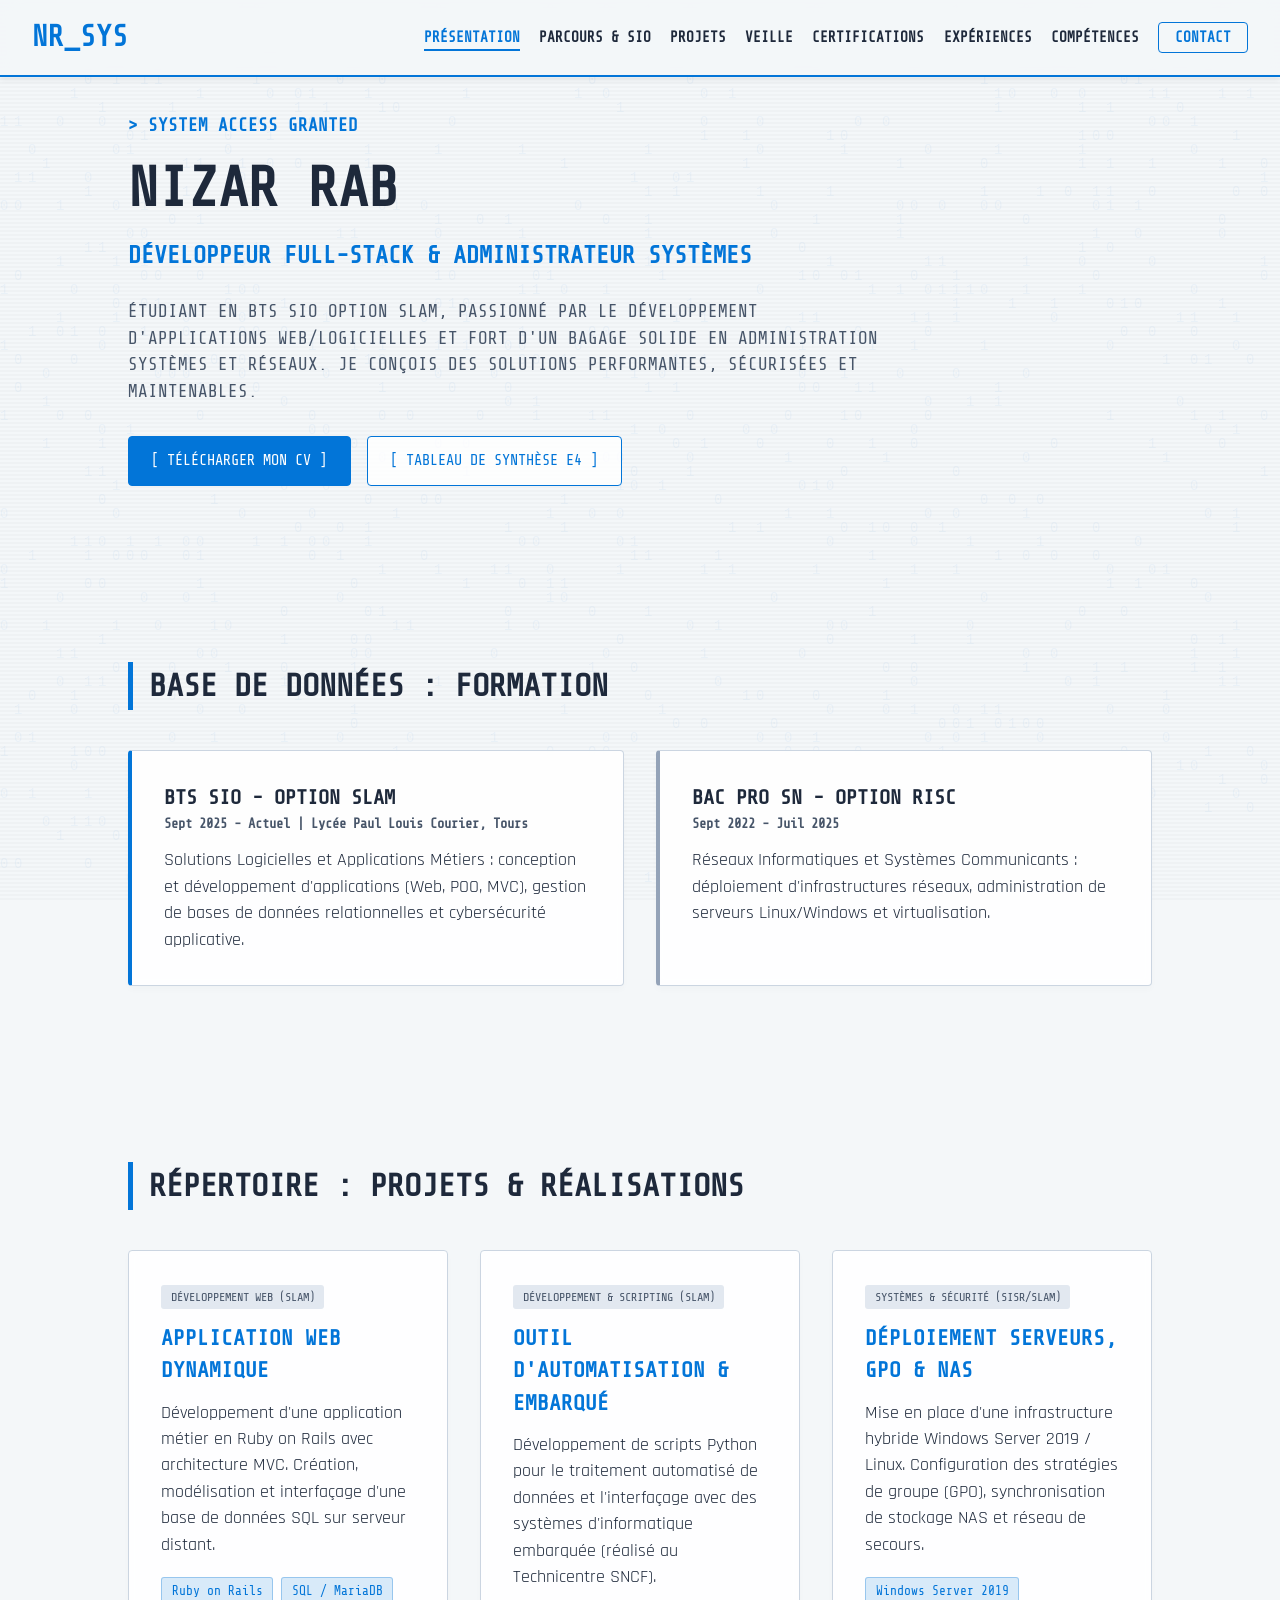
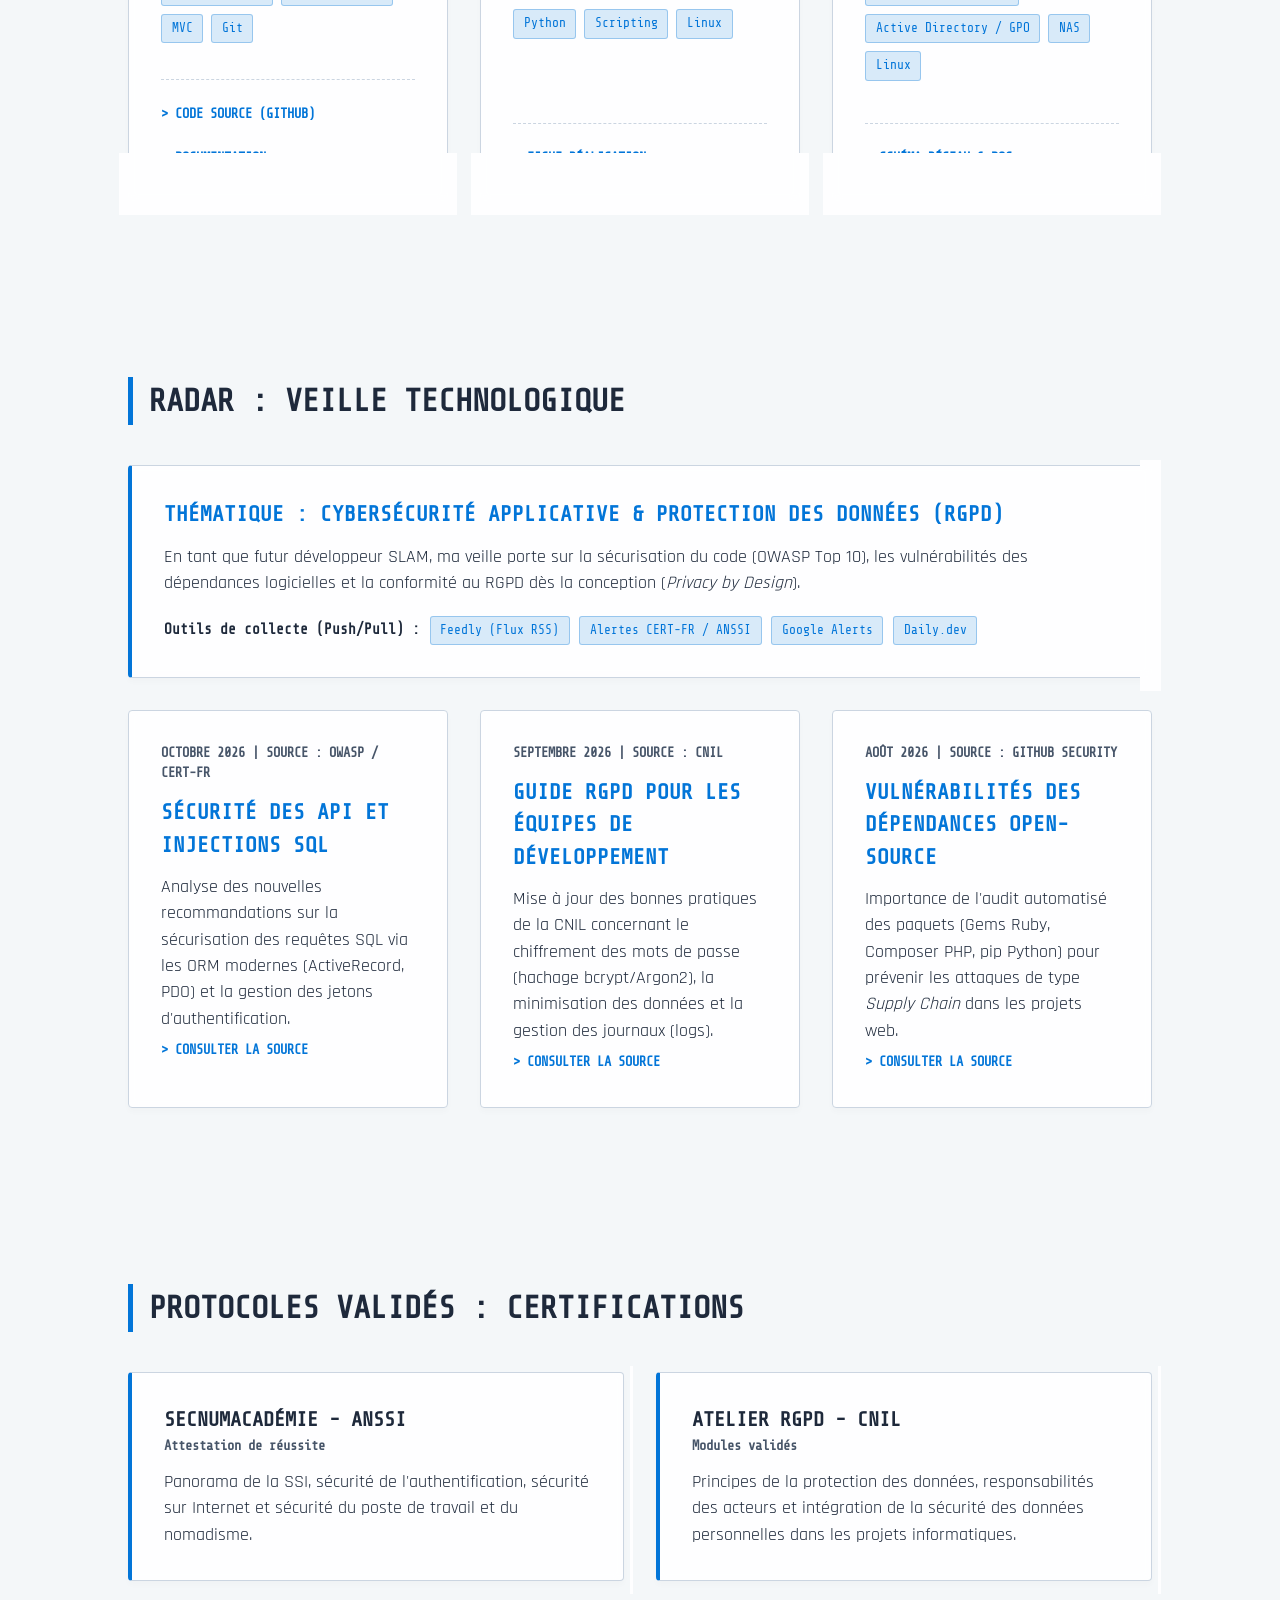
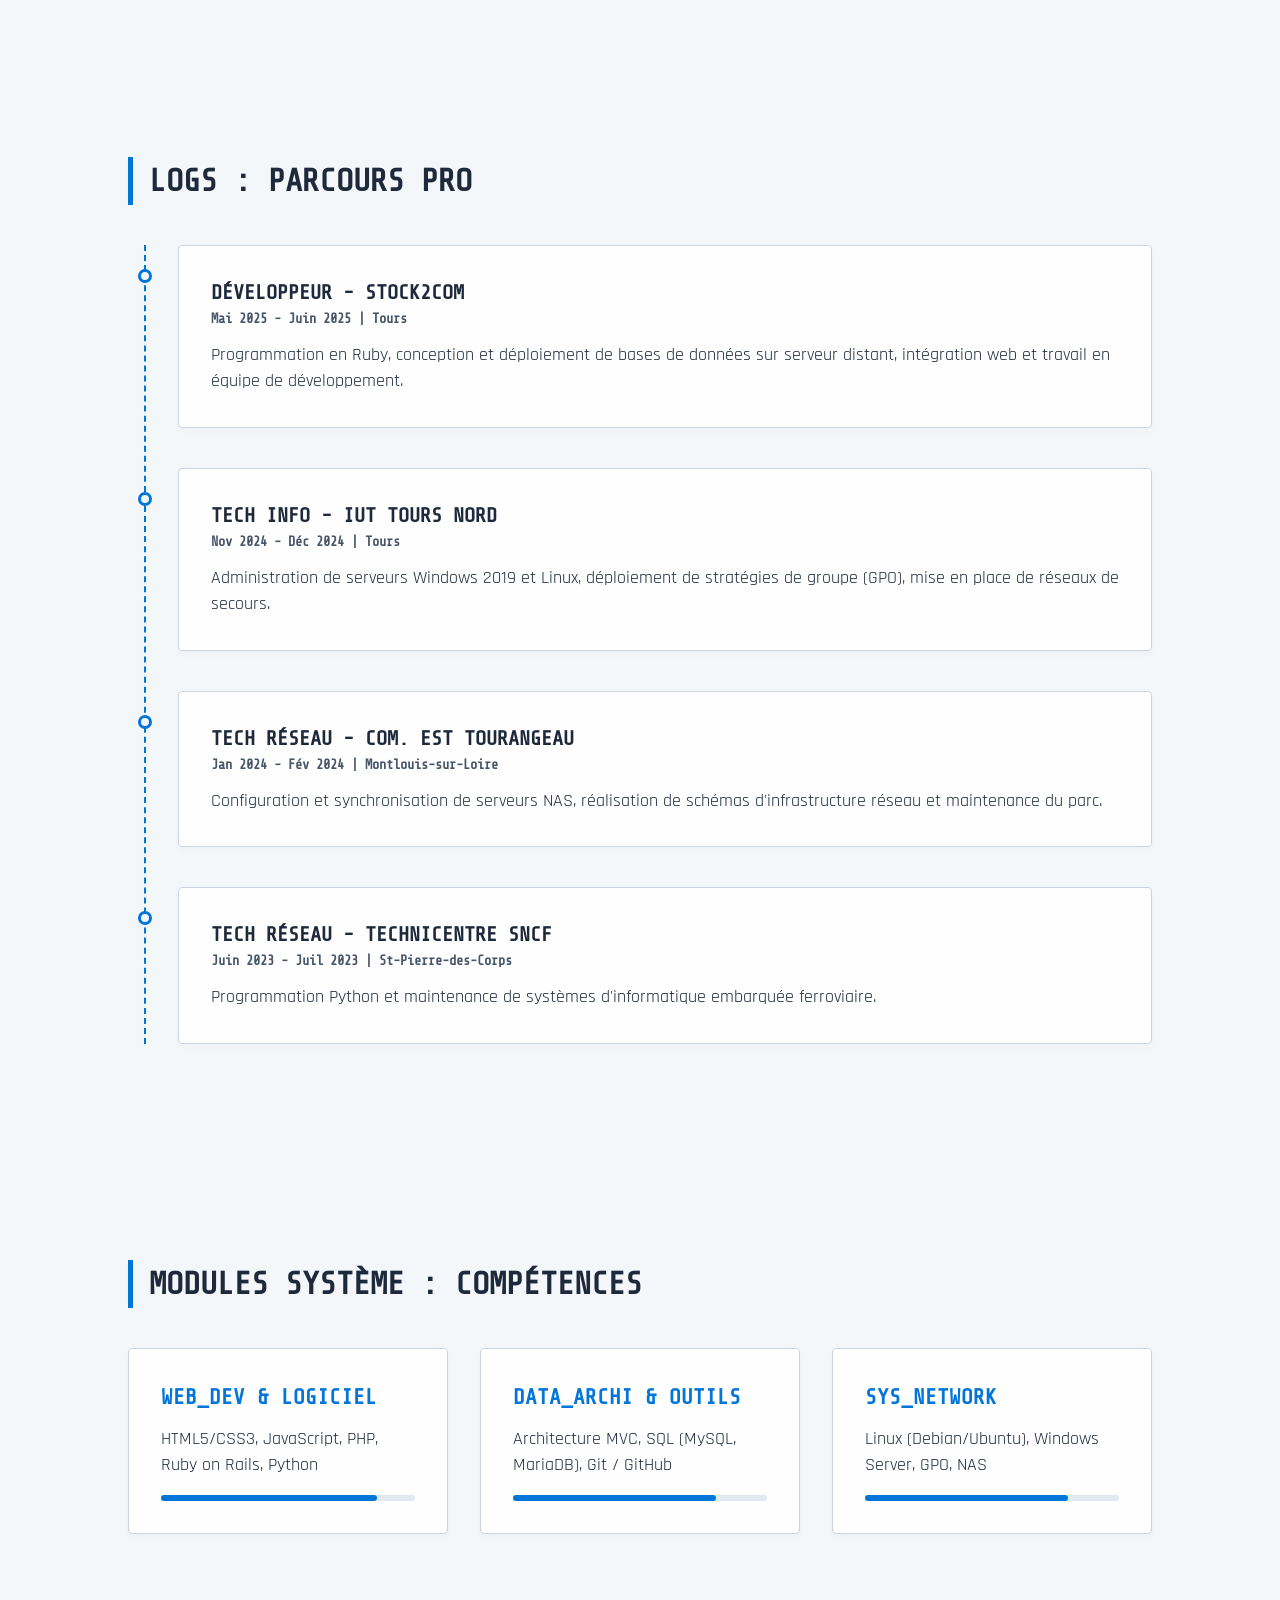
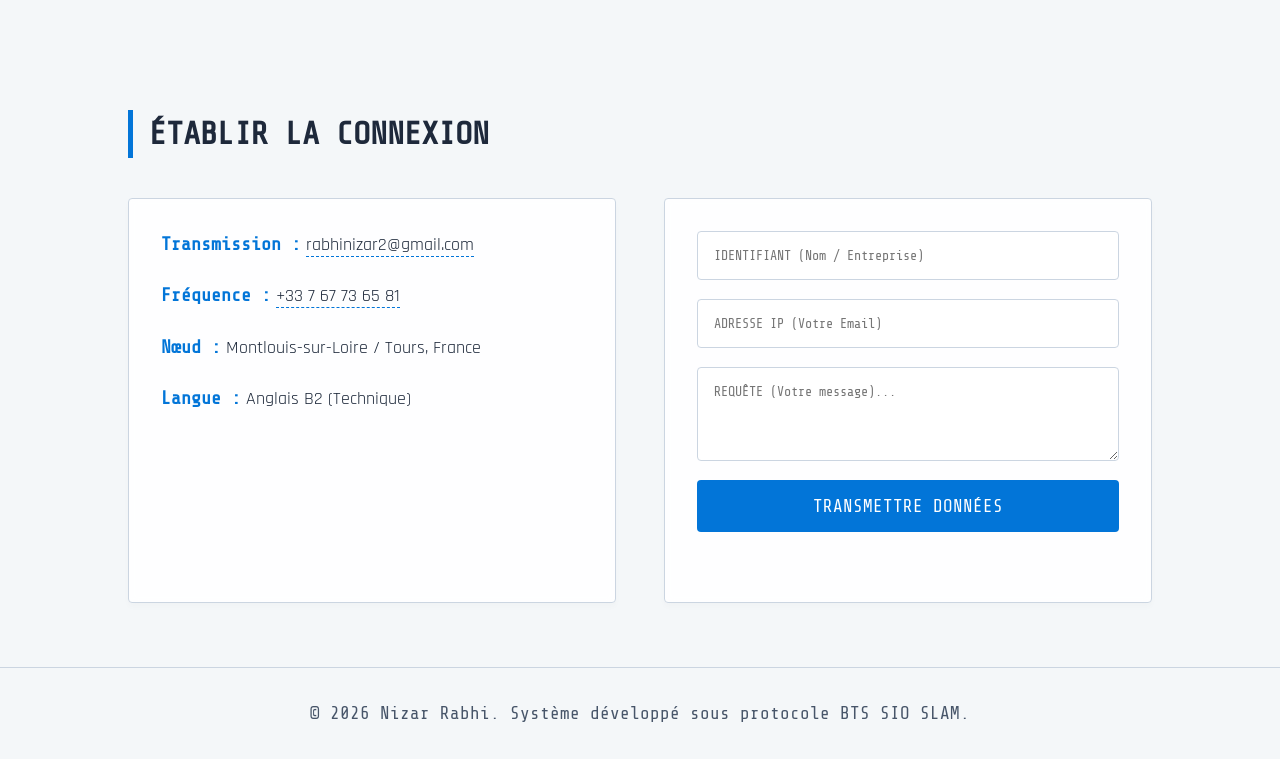
==== commit 7e76bea6: "Update index.html" ====
--- a/index.html
+++ b/index.html
@@ -20,19 +20,27 @@
     <div class="scanlines"></div>
     <canvas id="digiverse-canvas"></canvas>
 
-    <!-- Barre de navigation complète[cite: 3] -->
+    <!-- Barre de navigation complète -->
     <header>
         <nav class="navbar">
             <div class="logo-element">NR_SYS</div>
-            <ul class="nav-links">
-                <li><a href="#presentation" class="active-link hacker-text" data-value="PRÉSENTATION">PRÉSENTATION</a></li>
-                <li><a href="#parcours-sio" class="hacker-text" data-value="PARCOURS & SIO">PARCOURS & SIO</a></li>
-                <li><a href="#projets" class="hacker-text" data-value="PROJETS">PROJETS</a></li>
-                <li><a href="#veille" class="hacker-text" data-value="VEILLE">VEILLE</a></li>
-                <li><a href="#certifications" class="hacker-text" data-value="CERTIFICATIONS">CERTIFICATIONS</a></li>
-                <li><a href="#experiences" class="hacker-text" data-value="EXPÉRIENCES">EXPÉRIENCES</a></li>
-                <li><a href="#competences" class="hacker-text" data-value="COMPÉTENCES">COMPÉTENCES</a></li>
-                <li><a href="#contact" class="contact-btn">CONTACT</a></li>
+            
+            <!-- Bouton Menu Burger pour mobile -->
+            <button class="menu-toggle" id="mobile-menu" aria-label="Ouvrir le menu">
+                <span class="bar"></span>
+                <span class="bar"></span>
+                <span class="bar"></span>
+            </button>
+
+            <ul class="nav-links" id="nav-links">
+                <li><a href="#presentation" class="nav-item active-link hacker-text" data-value="PRÉSENTATION">PRÉSENTATION</a></li>
+                <li><a href="#parcours-sio" class="nav-item hacker-text" data-value="PARCOURS & SIO">PARCOURS & SIO</a></li>
+                <li><a href="#projets" class="nav-item hacker-text" data-value="PROJETS">PROJETS</a></li>
+                <li><a href="#veille" class="nav-item hacker-text" data-value="VEILLE">VEILLE</a></li>
+                <li><a href="#certifications" class="nav-item hacker-text" data-value="CERTIFICATIONS">CERTIFICATIONS</a></li>
+                <li><a href="#experiences" class="nav-item hacker-text" data-value="EXPÉRIENCES">EXPÉRIENCES</a></li>
+                <li><a href="#competences" class="nav-item hacker-text" data-value="COMPÉTENCES">COMPÉTENCES</a></li>
+                <li><a href="#contact" class="nav-item contact-btn">CONTACT</a></li>
             </ul>
         </nav>
     </header>
@@ -43,9 +51,15 @@
             <div class="hero-content">
                 <p class="system-alert">> SYSTEM ACCESS GRANTED</p>
                 <h1 class="cyan-glow" id="typewriter"></h1>
-                <h2 class="hacker-text" data-value="Développeur & Administrateur Systèmes">Développeur & Administrateur Systèmes</h2>
+                <h2 class="hacker-text subtitle-hero" data-value="Développeur Full-Stack & Administrateur Systèmes">Développeur Full-Stack & Administrateur Systèmes</h2>
                 <div class="separator-cyan"></div>
-                <p class="terminal-text">Passionné par l'administration des systèmes, les réseaux et le développement web. Je mets mes compétences techniques au service de projets stimulants et d'infrastructures performantes.</p>
+                <p class="terminal-text">Étudiant en BTS SIO option SLAM, passionné par le développement d'applications web/logicielles et fort d'un bagage solide en administration systèmes et réseaux. Je conçois des solutions performantes, sécurisées et maintenables.</p>
+                
+                <!-- Boutons essentiels pour le jury BTS SIO et les recruteurs -->
+                <div class="hero-actions">
+                    <a href="cv-nizar-rabhi.pdf" target="_blank" class="cyber-btn primary-btn">[ TÉLÉCHARGER MON CV ]</a>
+                    <a href="tableau-synthese-e4.pdf" target="_blank" class="cyber-btn secondary-btn">[ TABLEAU DE SYNTHÈSE E4 ]</a>
+                </div>
             </div>
         </section>
 
@@ -56,39 +70,110 @@
                 <div class="card cyber-card border-cyan">
                     <h3 class="hacker-text" data-value="BTS SIO - Option SLAM">BTS SIO - Option SLAM</h3>
                     <p class="date">Sept 2025 - Actuel | Lycée Paul Louis Courier, Tours</p>
+                    <p>Solutions Logicielles et Applications Métiers : conception et développement d'applications (Web, POO, MVC), gestion de bases de données relationnelles et cybersécurité applicative.</p>
                 </div>
                 <div class="card cyber-card border-white">
                     <h3 class="hacker-text" data-value="Bac Pro SN - Option RISC">Bac Pro SN - Option RISC</h3>
                     <p class="date">Sept 2022 - Juil 2025</p>
-                </div>
-            </div>
-        </section>
-
-        <!-- PROJETS (Tirés de vos réalisations en stage) -->
+                    <p>Réseaux Informatiques et Systèmes Communicants : déploiement d'infrastructures réseaux, administration de serveurs Linux/Windows et virtualisation.</p>
+                </div>
+            </div>
+        </section>
+
+        <!-- PROJETS (Enrichis pour l'épreuve E4 / E5 SLAM) -->
         <section id="projets" class="section">
-            <h2 class="section-title">RÉPERTOIRE : PROJETS</h2>
-            <div class="card-grid">
-                <div class="card cyber-card">
-                    <h3 class="cyan-text">Déploiement Serveurs & GPO</h3>
-                    <p>Mise en place d'une infrastructure avec serveurs Windows 2019 et Linux. Configuration stricte des stratégies de groupe (GPO) pour la sécurité réseau.</p>
-                </div>
-                <div class="card cyber-card">
-                    <h3 class="cyan-text">Architecture NAS & Résilience</h3>
-                    <p>Configuration et synchronisation de serveurs de stockage NAS, création de réseaux de secours et schémas d'infrastructure.</p>
-                </div>
-                <div class="card cyber-card">
-                    <h3 class="cyan-text">Application Web Dynamique</h3>
-                    <p>Développement en Ruby, avec création, mise en place et interfaçage d'une base de données SQL sur serveur distant.</p>
-                </div>
-            </div>
-        </section>
-
-        <!-- VEILLE TECHNOLOGIQUE -->
+            <h2 class="section-title">RÉPERTOIRE : PROJETS & RÉALISATIONS</h2>
+            <div class="card-grid">
+                <div class="card cyber-card project-card">
+                    <div>
+                        <span class="project-category">DÉVELOPPEMENT WEB (SLAM)</span>
+                        <h3 class="cyan-text">Application Web Dynamique</h3>
+                        <p>Développement d'une application métier en Ruby on Rails avec architecture MVC. Création, modélisation et interfaçage d'une base de données SQL sur serveur distant.</p>
+                        <div class="tech-tags">
+                            <span class="tag">Ruby on Rails</span>
+                            <span class="tag">SQL / MariaDB</span>
+                            <span class="tag">MVC</span>
+                            <span class="tag">Git</span>
+                        </div>
+                    </div>
+                    <div class="project-links">
+                        <a href="#" target="_blank" class="project-btn">> CODE SOURCE (GITHUB)</a>
+                        <a href="#" target="_blank" class="project-btn">> DOCUMENTATION</a>
+                    </div>
+                </div>
+
+                <div class="card cyber-card project-card">
+                    <div>
+                        <span class="project-category">DÉVELOPPEMENT & SCRIPTING (SLAM)</span>
+                        <h3 class="cyan-text">Outil d'Automatisation & Embarqué</h3>
+                        <p>Développement de scripts Python pour le traitement automatisé de données et l'interfaçage avec des systèmes d'informatique embarquée (réalisé au Technicentre SNCF).</p>
+                        <div class="tech-tags">
+                            <span class="tag">Python</span>
+                            <span class="tag">Scripting</span>
+                            <span class="tag">Linux</span>
+                        </div>
+                    </div>
+                    <div class="project-links">
+                        <a href="#" target="_blank" class="project-btn">> FICHE RÉALISATION</a>
+                    </div>
+                </div>
+
+                <div class="card cyber-card project-card">
+                    <div>
+                        <span class="project-category">SYSTÈMES & SÉCURITÉ (SISR/SLAM)</span>
+                        <h3 class="cyan-text">Déploiement Serveurs, GPO & NAS</h3>
+                        <p>Mise en place d'une infrastructure hybride Windows Server 2019 / Linux. Configuration des stratégies de groupe (GPO), synchronisation de stockage NAS et réseau de secours.</p>
+                        <div class="tech-tags">
+                            <span class="tag">Windows Server 2019</span>
+                            <span class="tag">Active Directory / GPO</span>
+                            <span class="tag">NAS</span>
+                            <span class="tag">Linux</span>
+                        </div>
+                    </div>
+                    <div class="project-links">
+                        <a href="#" target="_blank" class="project-btn">> SCHÉMA RÉSEAU & DOC</a>
+                    </div>
+                </div>
+            </div>
+        </section>
+
+        <!-- VEILLE TECHNOLOGIQUE (Structurée pour le jury BTS SIO) -->
         <section id="veille" class="section">
             <h2 class="section-title">RADAR : VEILLE TECHNOLOGIQUE</h2>
-            <div class="cyber-card border-cyan">
-                <h3 class="cyan-text">Cybersécurité & Data Privacy</h3>
-                <p>Suivi régulier des protocoles de sécurité réseau, des vulnérabilités des systèmes d'exploitation (Windows/Linux) et des normes légales concernant le traitement des données (RGPD).</p>
+            
+            <!-- Thématique et méthodologie -->
+            <div class="cyber-card border-cyan veille-intro">
+                <h3 class="cyan-text">Thématique : Cybersécurité Applicative & Protection des Données (RGPD)</h3>
+                <p>En tant que futur développeur SLAM, ma veille porte sur la sécurisation du code (OWASP Top 10), les vulnérabilités des dépendances logicielles et la conformité au RGPD dès la conception (<em>Privacy by Design</em>).</p>
+                <div class="veille-tools">
+                    <span class="tool-label">Outils de collecte (Push/Pull) :</span>
+                    <span class="tag">Feedly (Flux RSS)</span>
+                    <span class="tag">Alertes CERT-FR / ANSSI</span>
+                    <span class="tag">Google Alerts</span>
+                    <span class="tag">Daily.dev</span>
+                </div>
+            </div>
+
+            <!-- Articles de veille -->
+            <div class="card-grid">
+                <div class="card cyber-card">
+                    <p class="date">OCTOBRE 2026 | SOURCE : OWASP / CERT-FR</p>
+                    <h3 class="cyan-text">Sécurité des API et Injections SQL</h3>
+                    <p>Analyse des nouvelles recommandations sur la sécurisation des requêtes SQL via les ORM modernes (ActiveRecord, PDO) et la gestion des jetons d'authentification.</p>
+                    <a href="https://www.cert.ssi.gouv.fr/" target="_blank" class="project-btn">> CONSULTER LA SOURCE</a>
+                </div>
+                <div class="card cyber-card">
+                    <p class="date">SEPTEMBRE 2026 | SOURCE : CNIL</p>
+                    <h3 class="cyan-text">Guide RGPD pour les Équipes de Développement</h3>
+                    <p>Mise à jour des bonnes pratiques de la CNIL concernant le chiffrement des mots de passe (hachage bcrypt/Argon2), la minimisation des données et la gestion des journaux (logs).</p>
+                    <a href="https://www.cnil.fr/fr/guide-rgpd-du-developpeur" target="_blank" class="project-btn">> CONSULTER LA SOURCE</a>
+                </div>
+                <div class="card cyber-card">
+                    <p class="date">AOÛT 2026 | SOURCE : GITHUB SECURITY</p>
+                    <h3 class="cyan-text">Vulnérabilités des Dépendances Open-Source</h3>
+                    <p>Importance de l'audit automatisé des paquets (Gems Ruby, Composer PHP, pip Python) pour prévenir les attaques de type <em>Supply Chain</em> dans les projets web.</p>
+                    <a href="https://github.com/security" target="_blank" class="project-btn">> CONSULTER LA SOURCE</a>
+                </div>
             </div>
         </section>
 
@@ -97,43 +182,53 @@
             <h2 class="section-title">PROTOCOLES VALIDÉS : CERTIFICATIONS</h2>
             <div class="card-grid">
                 <div class="card cyber-card border-cyan">
-                    <h3 class="hacker-text" data-value="ANSSI">ANSSI</h3>
-                    <p>Sécurité informatique et cybersécurité</p>
+                    <h3 class="hacker-text" data-value="SecNumacadémie - ANSSI">SecNumacadémie - ANSSI</h3>
+                    <p class="date">Attestation de réussite</p>
+                    <p>Panorama de la SSI, sécurité de l'authentification, sécurité sur Internet et sécurité du poste de travail et du nomadisme.</p>
                 </div>
                 <div class="card cyber-card border-cyan">
-                    <h3 class="hacker-text" data-value="CNIL">CNIL</h3>
-                    <p>RGPD et protection des données personnelles</p>
-                </div>
-            </div>
-        </section>
-
-        <!-- EXPÉRIENCES -->
+                    <h3 class="hacker-text" data-value="Atelier RGPD - CNIL">Atelier RGPD - CNIL</h3>
+                    <p class="date">Modules validés</p>
+                    <p>Principes de la protection des données, responsabilités des acteurs et intégration de la sécurité des données personnelles dans les projets informatiques.</p>
+                </div>
+            </div>
+        </section>
+
+        <!-- EXPÉRIENCES (Structure HTML corrigée pour afficher les points de la timeline) -->
         <section id="experiences" class="section">
             <h2 class="section-title">LOGS : PARCOURS PRO</h2>
             <div class="timeline">
-                <div class="timeline-item cyber-card">
-                    <div class="timeline-dot"></div>
-                    <h3 class="hacker-text" data-value="Développeur - stock2com">Développeur - stock2com</h3>
-                    <p class="date">Mai 2025 - Juin 2025 | Tours</p>
-                    <p>Programmation Ruby, BDD sur serveur, intégration web.</p>
-                </div>
-                <div class="timeline-item cyber-card">
-                    <div class="timeline-dot"></div>
-                    <h3 class="hacker-text" data-value="Tech Info - IUT TOURS NORD">Tech Info - IUT TOURS NORD</h3>
-                    <p class="date">Nov 2024 - Déc 2024 | Tours</p>
-                    <p>Serveurs Windows 2019/Linux, GPO, réseaux de secours.</p>
-                </div>
-                <div class="timeline-item cyber-card">
-                    <div class="timeline-dot"></div>
-                    <h3 class="hacker-text" data-value="Tech Réseau - Com. Est Tourangeau">Tech Réseau - Com. Est Tourangeau</h3>
-                    <p class="date">Jan 2024 - Fév 2024 | Montlouis</p>
-                    <p>Serveurs NAS, schémas d'infrastructure réseau.</p>
-                </div>
-                <div class="timeline-item cyber-card">
-                    <div class="timeline-dot"></div>
-                    <h3 class="hacker-text" data-value="Tech Réseau - TECHNICENTRE SNCF">Tech Réseau - TECHNICENTRE SNCF</h3>
-                    <p class="date">Juin 2023 - Juil 2023 | St-Pierre-des-Corps</p>
-                    <p>Programmation Python, informatique embarquée.</p>
+                <div class="timeline-item">
+                    <div class="timeline-dot"></div>
+                    <div class="cyber-card">
+                        <h3 class="hacker-text" data-value="Développeur - stock2com">Développeur - stock2com</h3>
+                        <p class="date">Mai 2025 - Juin 2025 | Tours</p>
+                        <p>Programmation en Ruby, conception et déploiement de bases de données sur serveur distant, intégration web et travail en équipe de développement.</p>
+                    </div>
+                </div>
+                <div class="timeline-item">
+                    <div class="timeline-dot"></div>
+                    <div class="cyber-card">
+                        <h3 class="hacker-text" data-value="Tech Info - IUT TOURS NORD">Tech Info - IUT TOURS NORD</h3>
+                        <p class="date">Nov 2024 - Déc 2024 | Tours</p>
+                        <p>Administration de serveurs Windows 2019 et Linux, déploiement de stratégies de groupe (GPO), mise en place de réseaux de secours.</p>
+                    </div>
+                </div>
+                <div class="timeline-item">
+                    <div class="timeline-dot"></div>
+                    <div class="cyber-card">
+                        <h3 class="hacker-text" data-value="Tech Réseau - Com. Est Tourangeau">Tech Réseau - Com. Est Tourangeau</h3>
+                        <p class="date">Jan 2024 - Fév 2024 | Montlouis-sur-Loire</p>
+                        <p>Configuration et synchronisation de serveurs NAS, réalisation de schémas d'infrastructure réseau et maintenance du parc.</p>
+                    </div>
+                </div>
+                <div class="timeline-item">
+                    <div class="timeline-dot"></div>
+                    <div class="cyber-card">
+                        <h3 class="hacker-text" data-value="Tech Réseau - TECHNICENTRE SNCF">Tech Réseau - TECHNICENTRE SNCF</h3>
+                        <p class="date">Juin 2023 - Juil 2023 | St-Pierre-des-Corps</p>
+                        <p>Programmation Python et maintenance de systèmes d'informatique embarquée ferroviaire.</p>
+                    </div>
                 </div>
             </div>
         </section>
@@ -143,18 +238,18 @@
             <h2 class="section-title">MODULES SYSTÈME : COMPÉTENCES</h2>
             <div class="skills-container">
                 <div class="skill-box cyber-card">
-                    <h3 class="cyan-text">WEB_DEV</h3>
-                    <p>HTML/CSS, PHP, Ruby on Rails</p>
+                    <h3 class="cyan-text">WEB_DEV & LOGICIEL</h3>
+                    <p>HTML5/CSS3, JavaScript, PHP, Ruby on Rails, Python</p>
                     <div class="progress-bar-small"><div class="fill" style="width: 85%;"></div></div>
                 </div>
                 <div class="skill-box cyber-card">
-                    <h3 class="cyan-text">DATA_ARCHI</h3>
-                    <p>Modèle MVC, SQL (MySQL, MariaDB)</p>
-                    <div class="progress-bar-small"><div class="fill" style="width: 75%;"></div></div>
+                    <h3 class="cyan-text">DATA_ARCHI & OUTILS</h3>
+                    <p>Architecture MVC, SQL (MySQL, MariaDB), Git / GitHub</p>
+                    <div class="progress-bar-small"><div class="fill" style="width: 80%;"></div></div>
                 </div>
                 <div class="skill-box cyber-card">
                     <h3 class="cyan-text">SYS_NETWORK</h3>
-                    <p>Python, Linux, Windows Server, GPO</p>
+                    <p>Linux (Debian/Ubuntu), Windows Server, GPO, NAS</p>
                     <div class="progress-bar-small"><div class="fill" style="width: 80%;"></div></div>
                 </div>
             </div>
@@ -165,25 +260,27 @@
             <h2 class="section-title">ÉTABLIR LA CONNEXION</h2>
             <div class="contact-wrapper">
                 <div class="contact-info-panel cyber-card">
-                    <p><span class="label">Transmission :</span> rabhinizar2@gmail.com</p>
-                    <p><span class="label">Fréquence :</span> +33 7 67 73 65 81</p>
-                    <p><span class="label">Nœud :</span> Montlouis-sur-Loire, France</p>
+                    <p><span class="label">Transmission :</span> <a href="mailto:rabhinizar2@gmail.com" class="contact-link">rabhinizar2@gmail.com</a></p>
+                    <p><span class="label">Fréquence :</span> <a href="tel:+33767736581" class="contact-link">+33 7 67 73 65 81</a></p>
+                    <p><span class="label">Nœud :</span> Montlouis-sur-Loire / Tours, France</p>
                     <p><span class="label">Langue :</span> Anglais B2 (Technique)</p>
                 </div>
                 
-                <form action="contact.php" method="POST" class="custom-form cyber-card">
-                    <input type="text" name="name" placeholder="IDENTIFIANT" required>
-                    <input type="email" name="email" placeholder="ADRESSE IP (Email)" required>
-                    <textarea name="message" rows="4" placeholder="REQUÊTE..." required></textarea>
+                <!-- Astuce : Remplace l'URL action par un lien Formspree (ex: https://formspree.io/f/ton_id) si tu héberges sur GitHub Pages -->
+                <form id="contact-form" action="contact.php" method="POST" class="custom-form cyber-card">
+                    <input type="text" name="name" placeholder="IDENTIFIANT (Nom / Entreprise)" required>
+                    <input type="email" name="email" placeholder="ADRESSE IP (Votre Email)" required>
+                    <textarea name="message" rows="4" placeholder="REQUÊTE (Votre message)..." required></textarea>
                     <button type="submit" class="submit-btn">TRANSMETTRE DONNÉES</button>
+                    <p id="form-status" class="form-status"></p>
                 </form>
             </div>
         </section>
     </main>
 
     <footer>
-        <p>&copy; 2026 Nizar Rabhi. Système développé sous protocole SIO.</p>
+        <p>&copy; 2026 Nizar Rabhi. Système développé sous protocole BTS SIO SLAM.</p>
     </footer>
     <script src="script.js"></script>
 </body>
-</html>+</html>
--- a/style.css
+++ b/style.css
@@ -1,10 +1,10 @@
 :root {
     --bg-light: #f4f7f9; /* Fond clair technologique */
-    --tech-blue: #0275d8; /* Bleu tech intense (remplace le cyan fluo) */
+    --tech-blue: #0275d8; /* Bleu tech intense */
     --tech-blue-dim: rgba(2, 117, 216, 0.15);
     --text-dark: #1e293b; /* Texte principal sombre */
     --text-muted: #475569; /* Texte secondaire */
-    --card-bg: rgba(255, 255, 255, 0.85); /* Cartes blanches translucides */
+    --card-bg: rgba(255, 255, 255, 0.88); /* Cartes blanches translucides */
     --font-ui: 'Share Tech Mono', monospace;
     --font-body: 'Rajdhani', sans-serif;
 }
@@ -16,6 +16,7 @@
     color: var(--text-dark);
     font-family: var(--font-body);
     font-size: 1.1rem;
+    line-height: 1.5;
     overflow-x: hidden;
 }
 
@@ -26,13 +27,12 @@
     position: fixed;
     top: 0; left: 0; width: 100%; height: 100%;
     z-index: -2;
-    opacity: 0.3; /* Plus visible sur fond clair */
+    opacity: 0.3;
 }
 
 .scanlines {
     position: fixed;
     top: 0; left: 0; width: 100%; height: 100%;
-    /* Scanlines grises très discrètes pour l'effet écran */
     background: linear-gradient(to bottom, rgba(255,255,255,0), rgba(255,255,255,0) 50%, rgba(0,0,0,0.02) 50%, rgba(0,0,0,0.02));
     background-size: 100% 4px;
     z-index: -1;
@@ -54,7 +54,7 @@
     transition: opacity 0.5s ease;
 }
 
-.progress-bar { width: 300px; height: 2px; background: #cbd5e1; margin-top: 20px; }
+.progress-bar { width: 300px; max-width: 80vw; height: 2px; background: #cbd5e1; margin-top: 20px; }
 .progress { width: 0%; height: 100%; background: var(--tech-blue); box-shadow: 0 0 8px var(--tech-blue-dim); }
 
 h1, h2, h3, .logo-element, .terminal-text { font-family: var(--font-ui); text-transform: uppercase; }
@@ -63,43 +63,106 @@
 header {
     position: fixed;
     top: 0; width: 100%;
-    background: rgba(244, 247, 249, 0.9);
+    background: rgba(244, 247, 249, 0.92);
     border-bottom: 2px solid var(--tech-blue);
     backdrop-filter: blur(10px);
     box-shadow: 0 4px 6px rgba(0,0,0,0.05);
     z-index: 1000;
 }
 
-.navbar { display: flex; justify-content: space-between; align-items: center; padding: 1rem 2rem; max-width: 1400px; margin: 0 auto; flex-wrap: wrap; gap: 1rem; }
-.logo-element { font-size: 2rem; color: var(--tech-blue); font-weight: bold; }
-.nav-links { list-style: none; display: flex; gap: 1.5rem; flex-wrap: wrap; justify-content: center;}
-.nav-links a { text-decoration: none; color: var(--text-dark); font-weight: bold; font-family: var(--font-ui); font-size: 0.95rem; transition: 0.3s; }
+.navbar {
+    display: flex;
+    justify-content: space-between;
+    align-items: center;
+    padding: 1rem 2rem;
+    max-width: 1400px;
+    margin: 0 auto;
+    gap: 1rem;
+}
+
+.logo-element { font-size: 1.8rem; color: var(--tech-blue); font-weight: bold; }
+.nav-links { list-style: none; display: flex; gap: 1.2rem; align-items: center; flex-wrap: wrap; }
+.nav-links a { text-decoration: none; color: var(--text-dark); font-weight: bold; font-family: var(--font-ui); font-size: 0.9rem; transition: 0.3s; padding-bottom: 4px; }
 .nav-links a:hover { color: var(--tech-blue); }
 .active-link { color: var(--tech-blue) !important; border-bottom: 2px solid var(--tech-blue); }
 
 .contact-btn {
     background: transparent;
     border: 1px solid var(--tech-blue);
-    padding: 0.4rem 1.2rem;
+    padding: 0.4rem 1rem !important;
     color: var(--tech-blue) !important;
     border-radius: 4px;
 }
-.contact-btn:hover { background: var(--tech-blue); color: #fff !important; box-shadow: 0 4px 10px var(--tech-blue-dim); }
-
+.contact-btn:hover, .contact-btn.active-link {
+    background: var(--tech-blue);
+    color: #fff !important;
+    box-shadow: 0 4px 10px var(--tech-blue-dim);
+}
+
+/* BOUTON MENU BURGER (Mobile) */
+.menu-toggle {
+    display: none;
+    flex-direction: column;
+    justify-content: space-between;
+    width: 28px;
+    height: 20px;
+    background: transparent;
+    border: none;
+    cursor: pointer;
+}
+.menu-toggle .bar {
+    width: 100%;
+    height: 3px;
+    background-color: var(--tech-blue);
+    transition: 0.3s;
+    border-radius: 2px;
+}
+
+/* SECTIONS & HERO */
 .content-wrapper { position: relative; z-index: 1; }
-.section { padding: 8rem 10% 4rem; }
+.section { padding: 7rem 10% 4rem; }
 
 .section-title {
     color: var(--text-dark);
-    font-size: 2.2rem;
-    margin-bottom: 3rem;
+    font-size: 2rem;
+    margin-bottom: 2.5rem;
     border-left: 5px solid var(--tech-blue);
     padding-left: 1rem;
 }
 
-.system-alert { color: var(--tech-blue); font-family: var(--font-ui); margin-bottom: 1rem; font-weight: bold; }
-.cyan-glow { font-size: 3.5rem; color: var(--text-dark); margin-bottom: 1rem; height: 4.5rem; }
-.terminal-text { color: var(--text-muted); }
+.system-alert { color: var(--tech-blue); font-family: var(--font-ui); margin-bottom: 0.5rem; font-weight: bold; }
+.cyan-glow {
+    font-size: clamp(2.2rem, 5vw, 3.5rem);
+    color: var(--text-dark);
+    margin-bottom: 0.5rem;
+    min-height: 4.5rem; /* Remplace height fixe pour éviter le chevauchement sur mobile */
+}
+.subtitle-hero { margin-bottom: 1.5rem; font-size: clamp(1.1rem, 2.5vw, 1.5rem); color: var(--tech-blue); }
+.terminal-text { color: var(--text-muted); max-width: 750px; margin-bottom: 2rem; }
+
+/* BOUTONS D'ACTION HERO (CV / E4) */
+.hero-actions { display: flex; gap: 1rem; flex-wrap: wrap; }
+.cyber-btn {
+    text-decoration: none;
+    font-family: var(--font-ui);
+    padding: 0.8rem 1.4rem;
+    border-radius: 4px;
+    font-size: 0.95rem;
+    transition: 0.3s;
+    display: inline-block;
+}
+.primary-btn {
+    background: var(--tech-blue);
+    color: #fff;
+    border: 1px solid var(--tech-blue);
+}
+.primary-btn:hover { background: #025aa5; box-shadow: 0 4px 12px var(--tech-blue-dim); transform: translateY(-2px); }
+.secondary-btn {
+    background: rgba(255, 255, 255, 0.8);
+    color: var(--tech-blue);
+    border: 1px solid var(--tech-blue);
+}
+.secondary-btn:hover { background: var(--tech-blue-dim); transform: translateY(-2px); }
 
 /* CARTES CYBERNÉTIQUES CLAIRES */
 .cyber-card {
@@ -111,6 +174,7 @@
     position: relative;
     overflow: hidden;
     box-shadow: 0 4px 6px rgba(0,0,0,0.02);
+    border-radius: 4px;
 }
 
 .cyber-card::before {
@@ -122,31 +186,79 @@
 .cyber-card:hover { border-color: var(--tech-blue); box-shadow: 0 10px 20px var(--tech-blue-dim); transform: translateY(-5px); }
 
 .border-cyan { border-left: 4px solid var(--tech-blue); }
-.border-white { border-left: 4px solid #cbd5e1; } /* Remplacé par gris clair */
-
-.card-grid, .skills-container { display: grid; grid-template-columns: repeat(auto-fit, minmax(300px, 1fr)); gap: 2rem; }
-.cyan-text { color: var(--tech-blue); font-family: var(--font-ui); margin-bottom: 1rem; font-size: 1.5rem;}
-.date { color: var(--text-muted); font-family: var(--font-ui); font-size: 0.9rem; margin-bottom: 1rem; font-weight: bold; }
-
+.border-white { border-left: 4px solid #94a3b8; }
+
+.card-grid, .skills-container { display: grid; grid-template-columns: repeat(auto-fit, minmax(290px, 1fr)); gap: 2rem; }
+.cyan-text { color: var(--tech-blue); font-family: var(--font-ui); margin-bottom: 0.8rem; font-size: 1.35rem; }
+.date { color: var(--text-muted); font-family: var(--font-ui); font-size: 0.85rem; margin-bottom: 0.8rem; font-weight: bold; }
+
+/* PROJETS & TAGS TECH */
+.project-card { display: flex; flex-direction: column; justify-content: space-between; }
+.project-category {
+    display: inline-block;
+    font-family: var(--font-ui);
+    font-size: 0.75rem;
+    color: var(--text-muted);
+    background: #e2e8f0;
+    padding: 0.2rem 0.6rem;
+    border-radius: 3px;
+    margin-bottom: 0.8rem;
+}
+.tech-tags { display: flex; flex-wrap: wrap; gap: 0.5rem; margin: 1.2rem 0; }
+.tag {
+    font-family: var(--font-ui);
+    font-size: 0.8rem;
+    background: var(--tech-blue-dim);
+    color: var(--tech-blue);
+    padding: 0.25rem 0.6rem;
+    border-radius: 3px;
+    border: 1px solid rgba(2, 117, 216, 0.3);
+}
+.project-links { display: flex; gap: 1rem; flex-wrap: wrap; margin-top: 1rem; padding-top: 1rem; border-top: 1px dashed #cbd5e1; }
+.project-btn {
+    text-decoration: none;
+    font-family: var(--font-ui);
+    font-size: 0.85rem;
+    color: var(--tech-blue);
+    font-weight: bold;
+    transition: 0.2s;
+    display: inline-block;
+    margin-top: 0.5rem;
+}
+.project-btn:hover { color: #025aa5; transform: translateX(4px); }
+
+/* VEILLE TECHNOLOGIQUE */
+.veille-intro { margin-bottom: 2rem; }
+.veille-tools { margin-top: 1.2rem; display: flex; align-items: center; flex-wrap: wrap; gap: 0.6rem; }
+.tool-label { font-family: var(--font-ui); font-weight: bold; font-size: 0.9rem; color: var(--text-dark); }
+
+/* BARRES DE COMPÉTENCES */
 .progress-bar-small { width: 100%; height: 6px; background: #e2e8f0; margin-top: 1rem; border-radius: 3px; }
 .fill { height: 100%; background: var(--tech-blue); border-radius: 3px; }
 
-/* TIMELINE CYBER */
+/* TIMELINE CYBER (Corrigée pour afficher les ronds) */
 .timeline { border-left: 2px dashed var(--tech-blue); padding-left: 2rem; margin-left: 1rem; }
-.timeline-item { margin-bottom: 2.5rem; }
+.timeline-item { position: relative; margin-bottom: 2.5rem; }
 .timeline-dot {
-    position: absolute; left: -41px; top: 20px; width: 14px; height: 14px;
-    background: var(--bg-light); border: 3px solid var(--tech-blue);
+    position: absolute;
+    left: -2.5rem; /* Bien aligné sur la bordure pointillée */
+    top: 1.5rem;
+    width: 14px;
+    height: 14px;
+    background: var(--bg-light);
+    border: 3px solid var(--tech-blue);
     border-radius: 50%;
-}
-
-/* FORMULAIRE */
+    z-index: 2;
+}
+
+/* FORMULAIRE DE CONTACT */
 .contact-wrapper { display: grid; grid-template-columns: 1fr 1fr; gap: 3rem; }
-@media (max-width: 768px) { .contact-wrapper { grid-template-columns: 1fr; } }
 .contact-info-panel .label { color: var(--tech-blue); font-family: var(--font-ui); font-weight: bold; }
-.contact-info-panel p { font-size: 1.2rem; margin-bottom: 1.5rem; color: var(--text-dark); }
-
-.custom-form { display: flex; flex-direction: column; gap: 1.5rem; }
+.contact-info-panel p { font-size: 1.15rem; margin-bottom: 1.5rem; color: var(--text-dark); }
+.contact-link { color: var(--text-dark); text-decoration: none; border-bottom: 1px dashed var(--tech-blue); transition: 0.2s; }
+.contact-link:hover { color: var(--tech-blue); }
+
+.custom-form { display: flex; flex-direction: column; gap: 1.2rem; }
 .custom-form input, .custom-form textarea {
     width: 100%; padding: 1rem; background: #ffffff;
     border: 1px solid #cbd5e1; color: var(--text-dark); font-family: var(--font-ui);
@@ -156,8 +268,34 @@
 
 .submit-btn {
     background: var(--tech-blue); color: #fff; border: none; border-radius: 4px;
-    padding: 1rem; font-family: var(--font-ui); font-size: 1.2rem; cursor: pointer; transition: 0.3s;
+    padding: 1rem; font-family: var(--font-ui); font-size: 1.1rem; cursor: pointer; transition: 0.3s;
 }
 .submit-btn:hover { background: #025aa5; box-shadow: 0 4px 10px var(--tech-blue-dim); }
-
-footer { text-align: center; padding: 2rem; border-top: 1px solid #cbd5e1; font-family: var(--font-ui); color: var(--text-muted); }+.form-status { font-family: var(--font-ui); font-size: 0.9rem; color: var(--tech-blue); min-height: 1.2rem; }
+
+footer { text-align: center; padding: 2rem; border-top: 1px solid #cbd5e1; font-family: var(--font-ui); color: var(--text-muted); }
+
+/* RESPONSIVE DESIGN (Tablettes & Smartphones) */
+@media (max-width: 992px) {
+    .menu-toggle { display: flex; }
+    .nav-links {
+        display: none;
+        flex-direction: column;
+        width: 100%;
+        background: rgba(244, 247, 249, 0.98);
+        position: absolute;
+        top: 100%;
+        left: 0;
+        padding: 1.5rem;
+        border-bottom: 2px solid var(--tech-blue);
+        box-shadow: 0 10px 15px rgba(0,0,0,0.08);
+    }
+    .nav-links.open { display: flex; }
+    .section { padding: 6rem 6% 3rem; }
+}
+
+@media (max-width: 768px) {
+    .contact-wrapper { grid-template-columns: 1fr; gap: 2rem; }
+    .cyan-glow { min-height: 3rem; }
+    .section-title { font-size: 1.6rem; }
+}
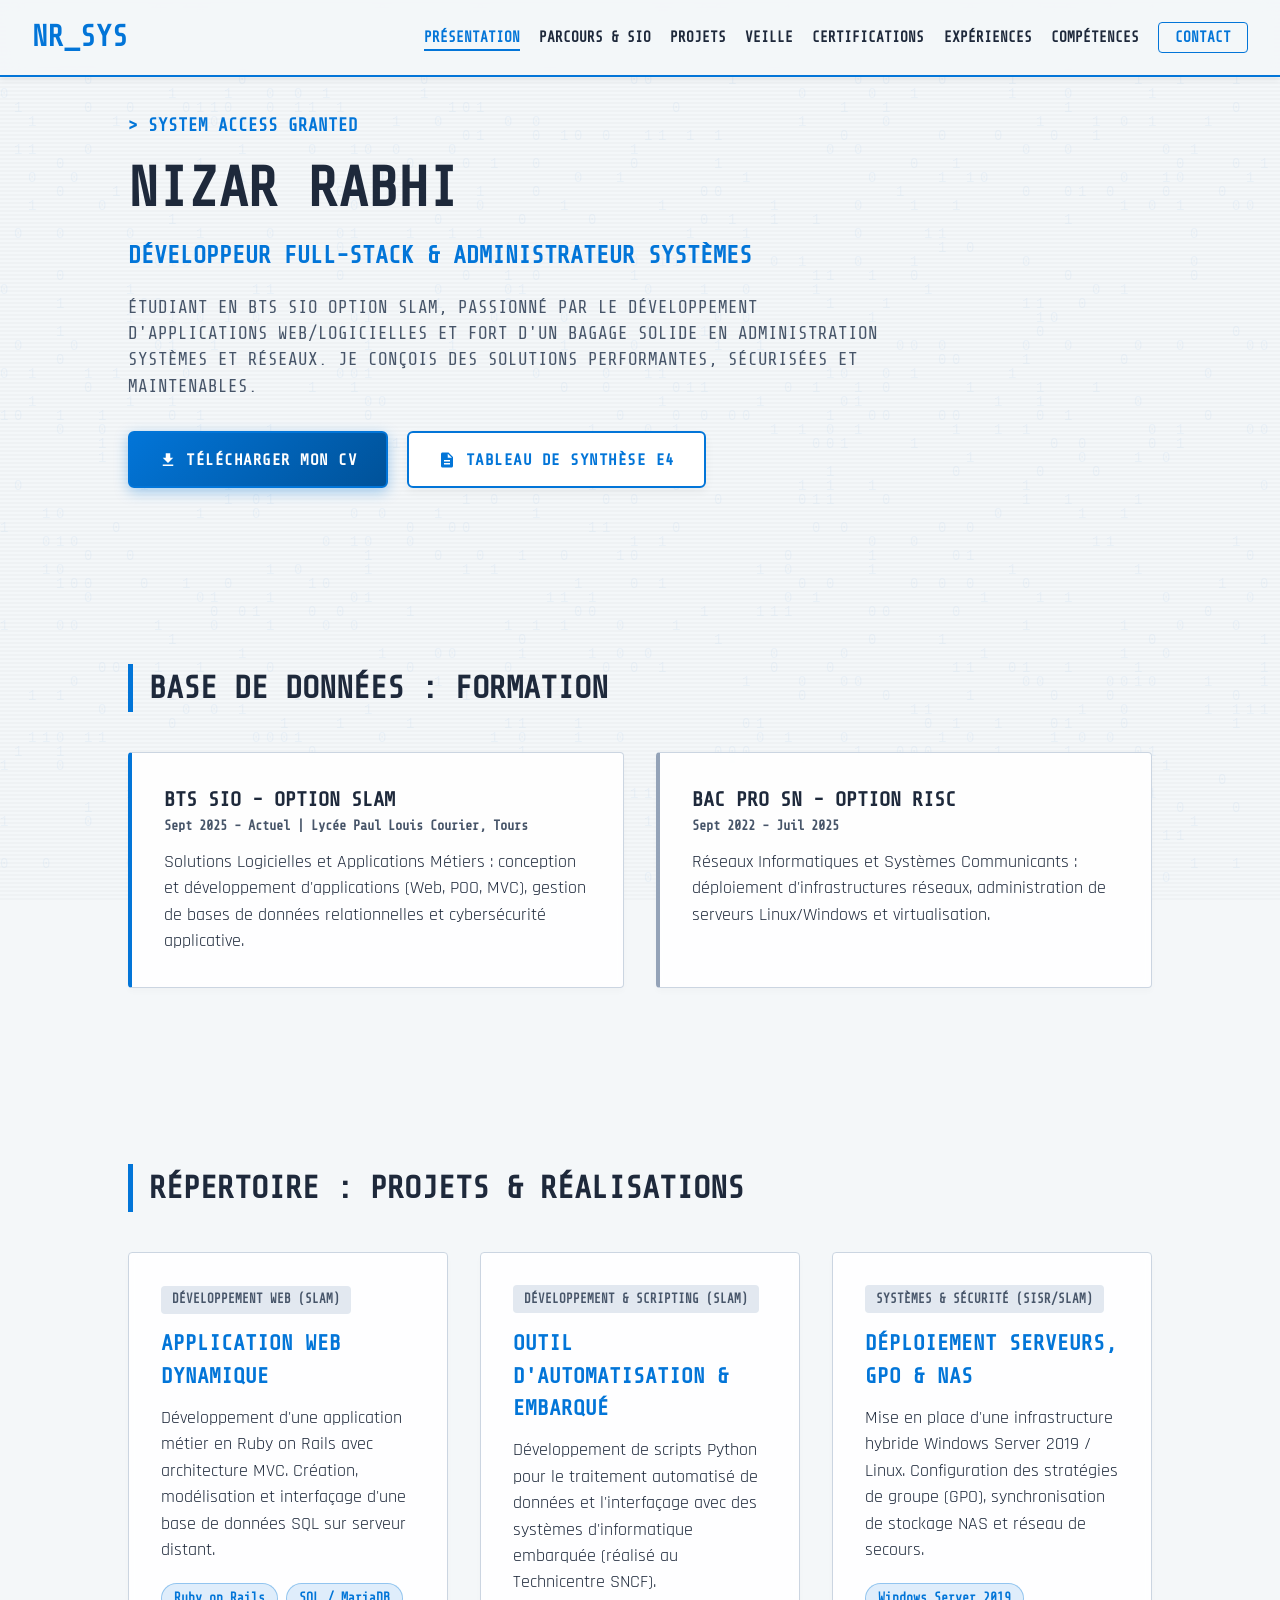
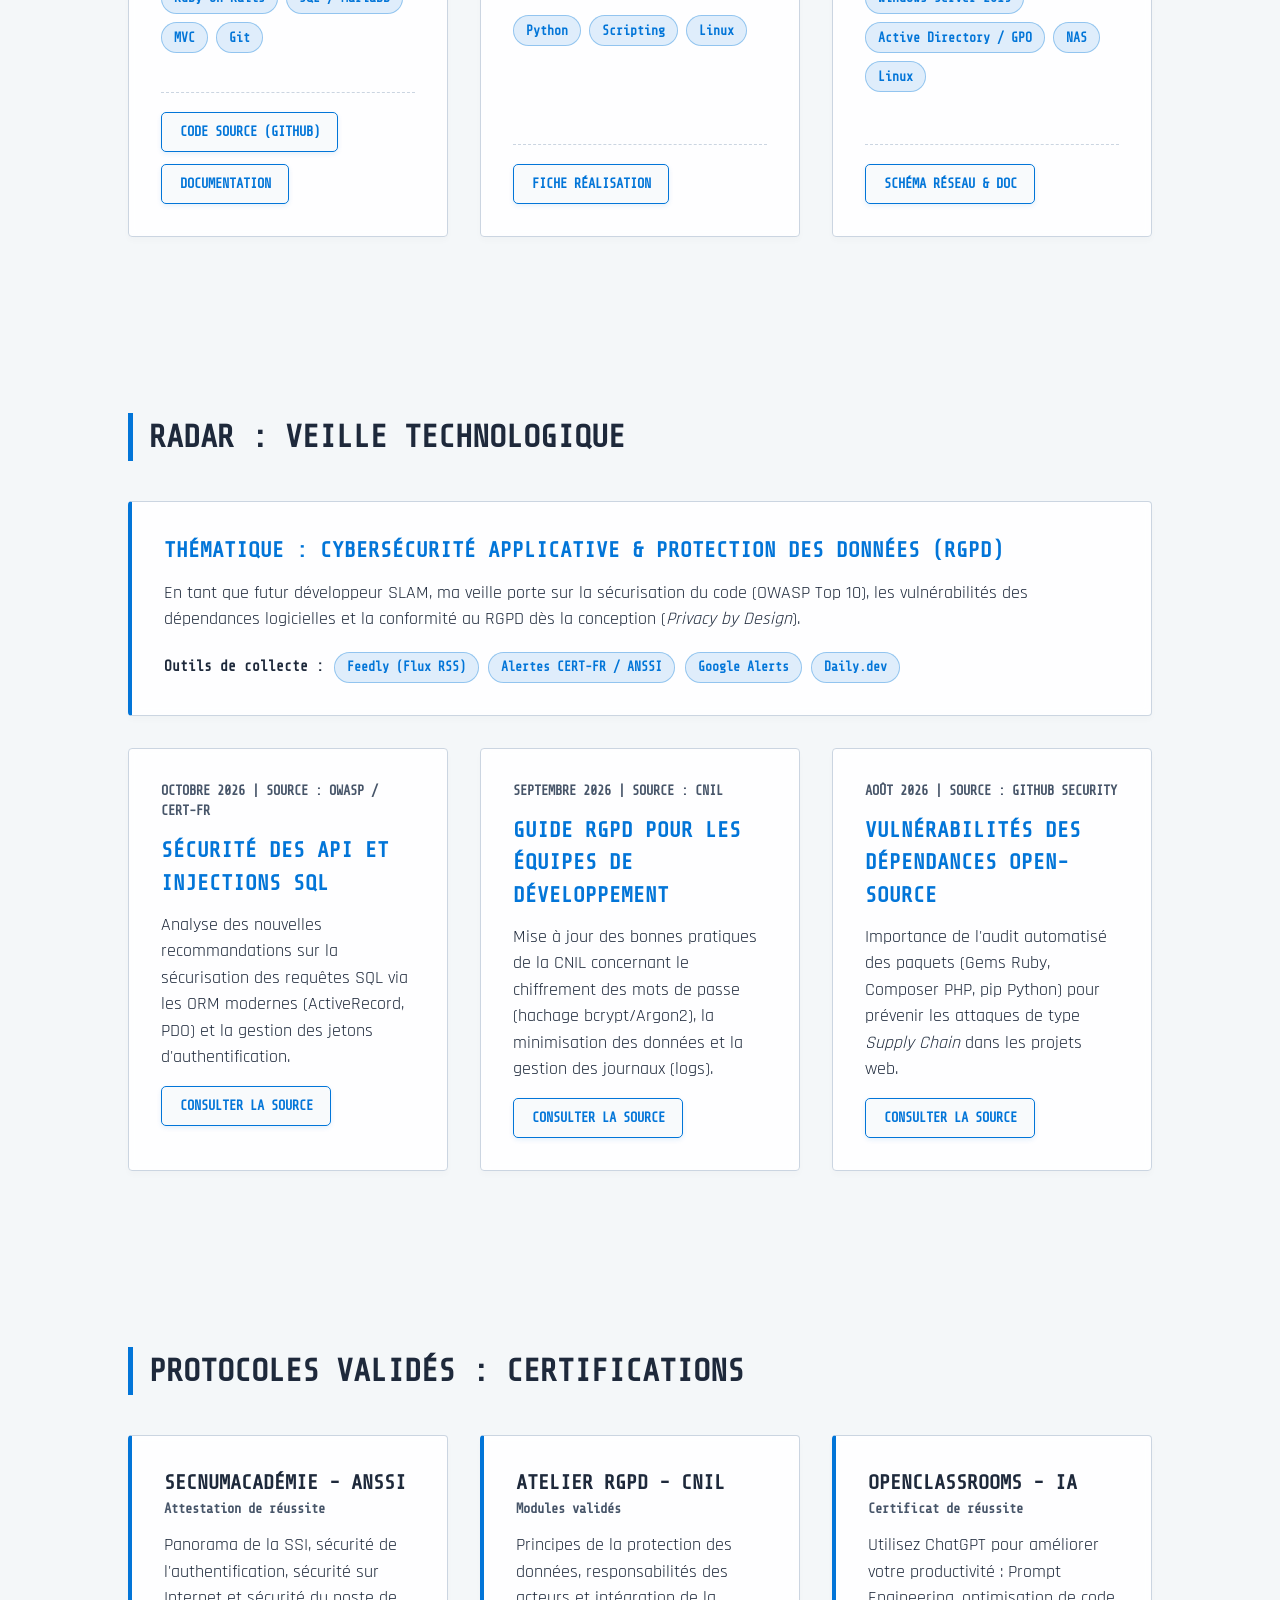
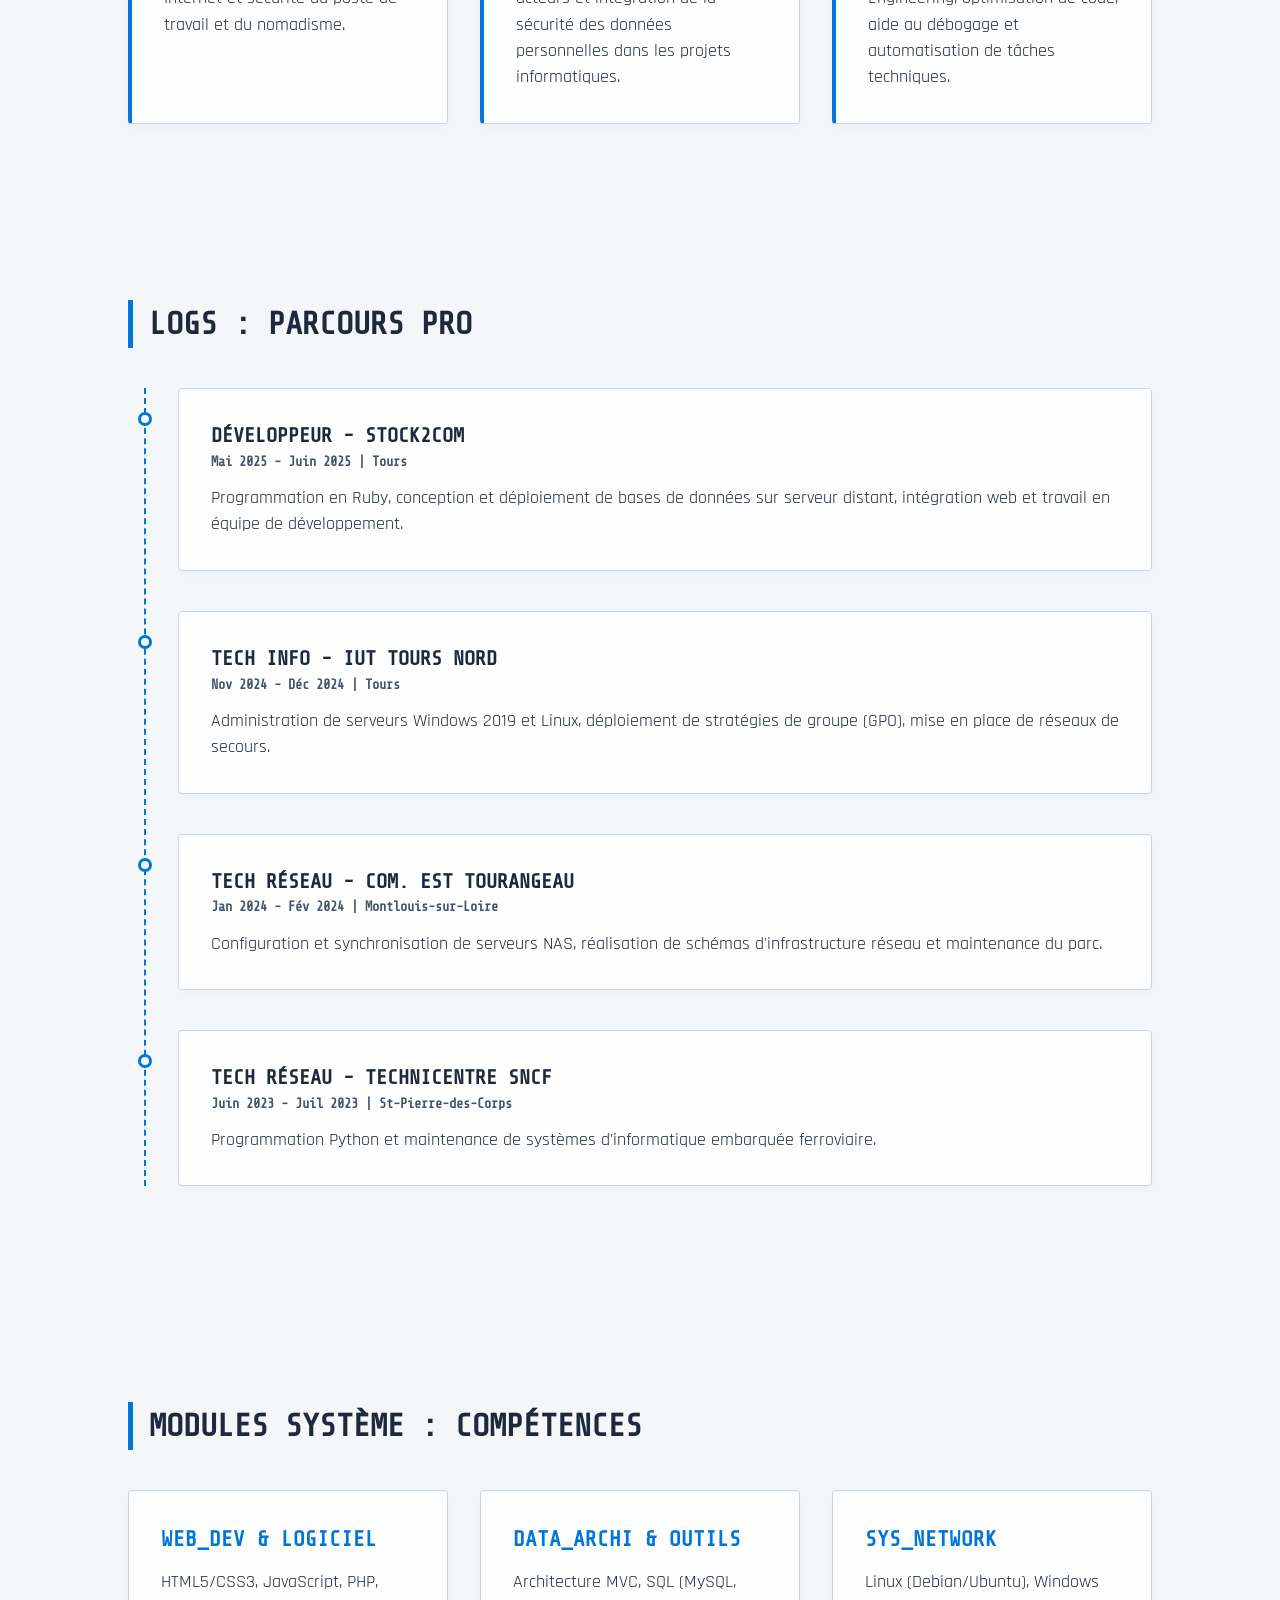
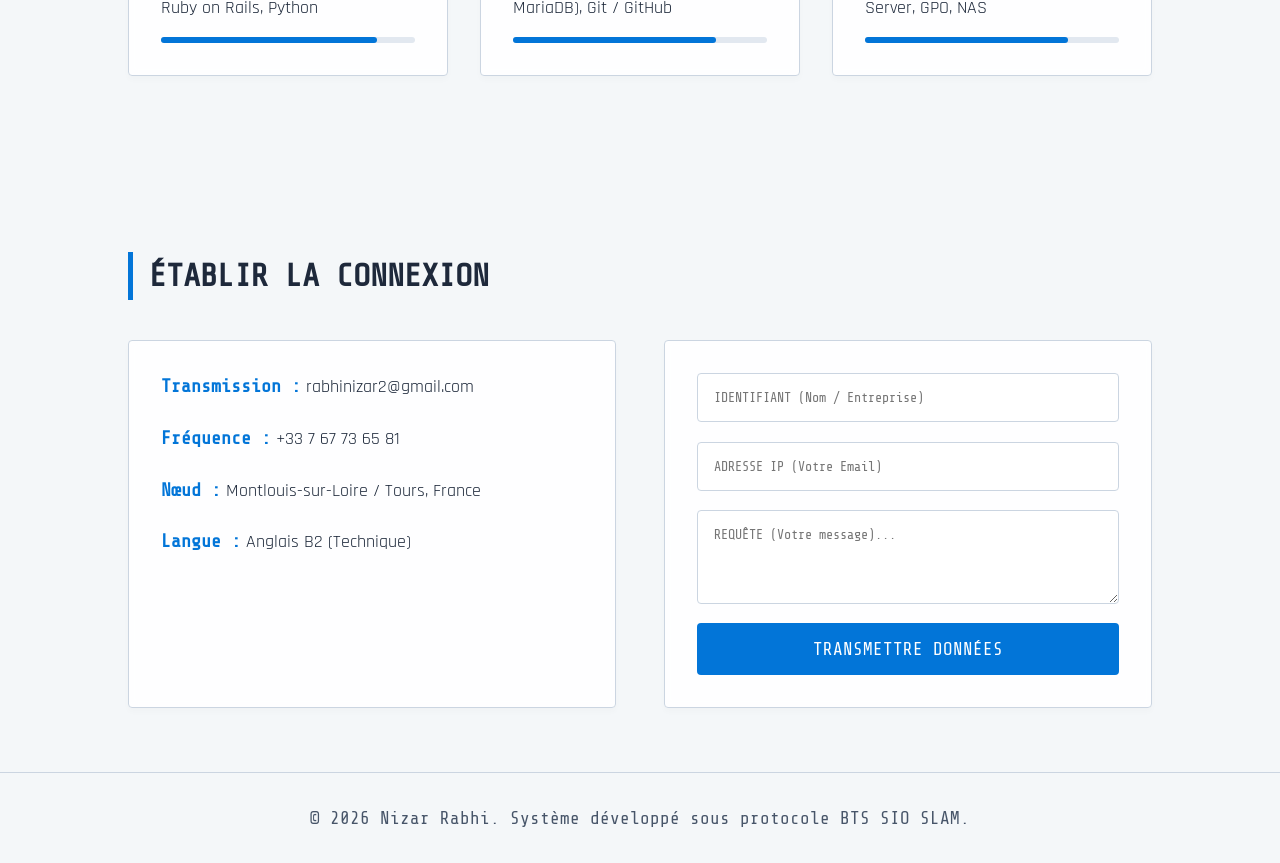
==== commit 4fd35a14: "Update index.html" ====
--- a/index.html
+++ b/index.html
@@ -7,7 +7,154 @@
     <link rel="preconnect" href="https://fonts.googleapis.com">
     <link rel="preconnect" href="https://fonts.gstatic.com" crossorigin>
     <link href="https://fonts.googleapis.com/css2?family=Share+Tech+Mono&family=Rajdhani:wght@500;700&display=swap" rel="stylesheet">
-    <link rel="stylesheet" href="style.css">
+    <link rel="stylesheet" href="style.css?v=4">
+
+    <style>
+        /* Conteneur des boutons principaux (CV & Tableau E4) */
+        .hero-actions {
+            display: flex;
+            gap: 1.2rem;
+            flex-wrap: wrap;
+            margin-top: 2rem;
+        }
+
+        /* Design des gros boutons Cyber */
+        .cyber-btn, .cyber-btn:visited {
+            display: inline-flex;
+            align-items: center;
+            gap: 0.6rem;
+            padding: 0.9rem 1.8rem;
+            font-family: 'Share Tech Mono', monospace;
+            font-size: 1rem;
+            font-weight: bold;
+            text-transform: uppercase;
+            text-decoration: none !important;
+            border-radius: 6px;
+            transition: all 0.3s ease;
+            cursor: pointer;
+            letter-spacing: 0.5px;
+        }
+
+        .primary-btn, .primary-btn:visited {
+            background: linear-gradient(135deg, #0275d8 0%, #005299 100%);
+            color: #ffffff !important;
+            border: 2px solid #0275d8;
+            box-shadow: 0 4px 14px rgba(2, 117, 216, 0.35);
+        }
+
+        .primary-btn:hover {
+            background: linear-gradient(135deg, #005299 0%, #013a6b 100%);
+            transform: translateY(-3px);
+            box-shadow: 0 8px 20px rgba(2, 117, 216, 0.5);
+            color: #ffffff !important;
+        }
+
+        .secondary-btn, .secondary-btn:visited {
+            background-color: #ffffff;
+            color: #0275d8 !important;
+            border: 2px solid #0275d8;
+            box-shadow: 0 4px 10px rgba(0, 0, 0, 0.05);
+        }
+
+        .secondary-btn:hover {
+            background-color: #0275d8;
+            color: #ffffff !important;
+            transform: translateY(-3px);
+            box-shadow: 0 8px 20px rgba(2, 117, 216, 0.35);
+        }
+
+        .btn-icon {
+            width: 18px;
+            height: 18px;
+            fill: currentColor;
+        }
+
+        /* Badges de catégories et technologies dans les cartes */
+        .project-card {
+            display: flex;
+            flex-direction: column;
+            justify-content: space-between;
+        }
+
+        .project-category {
+            display: inline-block;
+            font-family: 'Share Tech Mono', monospace;
+            font-size: 0.78rem;
+            color: #475569;
+            background: #e2e8f0;
+            padding: 0.3rem 0.7rem;
+            border-radius: 4px;
+            margin-bottom: 0.9rem;
+            font-weight: bold;
+        }
+
+        .tech-tags {
+            display: flex;
+            flex-wrap: wrap;
+            gap: 0.5rem;
+            margin: 1.2rem 0;
+        }
+
+        .tag {
+            display: inline-block;
+            font-family: 'Share Tech Mono', monospace;
+            font-size: 0.82rem;
+            background: rgba(2, 117, 216, 0.12);
+            color: #0275d8;
+            padding: 0.3rem 0.75rem;
+            border-radius: 20px;
+            border: 1px solid rgba(2, 117, 216, 0.35);
+            font-weight: bold;
+        }
+
+        /* Boutons d'action dans les cartes Projets & Veille */
+        .project-links {
+            display: flex;
+            gap: 0.8rem;
+            flex-wrap: wrap;
+            margin-top: 1.2rem;
+            padding-top: 1.2rem;
+            border-top: 1px dashed #cbd5e1;
+        }
+
+        .project-btn, .project-btn:visited {
+            display: inline-flex;
+            align-items: center;
+            gap: 0.4rem;
+            text-decoration: none !important;
+            font-family: 'Share Tech Mono', monospace;
+            font-size: 0.85rem;
+            color: #0275d8 !important;
+            background-color: #f8fafc;
+            border: 1.5px solid #0275d8;
+            padding: 0.55rem 1.1rem;
+            border-radius: 5px;
+            font-weight: bold;
+            transition: all 0.25s ease;
+            margin-top: 1rem;
+            box-shadow: 0 2px 5px rgba(2, 117, 216, 0.1);
+        }
+
+        .project-links .project-btn {
+            margin-top: 0;
+        }
+
+        .project-btn:hover {
+            background-color: #0275d8;
+            color: #ffffff !important;
+            transform: translateY(-2px);
+            box-shadow: 0 5px 12px rgba(2, 117, 216, 0.3);
+        }
+
+        /* Section Veille & Timeline */
+        .veille-intro { margin-bottom: 2rem; }
+        .veille-tools { margin-top: 1.2rem; display: flex; align-items: center; flex-wrap: wrap; gap: 0.6rem; }
+        .tool-label { font-family: 'Share Tech Mono', monospace; font-weight: bold; font-size: 0.9rem; color: #1e293b; }
+        .subtitle-hero { margin-bottom: 1.2rem; font-size: clamp(1.1rem, 2.5vw, 1.5rem); color: #0275d8; }
+        .cyan-glow { min-height: 4.5rem; height: auto !important; }
+        .timeline-item { position: relative; margin-bottom: 2.5rem; overflow: visible !important; }
+        .timeline-dot { left: -2.5rem !important; top: 1.5rem !important; z-index: 2; }
+    </style>
 </head>
 <body>
     <!-- Écran de démarrage Borg OS -->
@@ -24,14 +171,6 @@
     <header>
         <nav class="navbar">
             <div class="logo-element">NR_SYS</div>
-            
-            <!-- Bouton Menu Burger pour mobile -->
-            <button class="menu-toggle" id="mobile-menu" aria-label="Ouvrir le menu">
-                <span class="bar"></span>
-                <span class="bar"></span>
-                <span class="bar"></span>
-            </button>
-
             <ul class="nav-links" id="nav-links">
                 <li><a href="#presentation" class="nav-item active-link hacker-text" data-value="PRÉSENTATION">PRÉSENTATION</a></li>
                 <li><a href="#parcours-sio" class="nav-item hacker-text" data-value="PARCOURS & SIO">PARCOURS & SIO</a></li>
@@ -55,10 +194,15 @@
                 <div class="separator-cyan"></div>
                 <p class="terminal-text">Étudiant en BTS SIO option SLAM, passionné par le développement d'applications web/logicielles et fort d'un bagage solide en administration systèmes et réseaux. Je conçois des solutions performantes, sécurisées et maintenables.</p>
                 
-                <!-- Boutons essentiels pour le jury BTS SIO et les recruteurs -->
                 <div class="hero-actions">
-                    <a href="cv-nizar-rabhi.pdf" target="_blank" class="cyber-btn primary-btn">[ TÉLÉCHARGER MON CV ]</a>
-                    <a href="tableau-synthese-e4.pdf" target="_blank" class="cyber-btn secondary-btn">[ TABLEAU DE SYNTHÈSE E4 ]</a>
+                    <a href="cv-nizar-rabhi.pdf" target="_blank" class="cyber-btn primary-btn">
+                        <svg class="btn-icon" viewBox="0 0 24 24"><path d="M19 9h-4V3H9v6H5l7 7 7-7zM5 18v2h14v-2H5z"/></svg>
+                        TÉLÉCHARGER MON CV
+                    </a>
+                    <a href="tableau-synthese-e4.pdf" target="_blank" class="cyber-btn secondary-btn">
+                        <svg class="btn-icon" viewBox="0 0 24 24"><path d="M14 2H6c-1.1 0-1.99.9-1.99 2L4 20c0 1.1.89 2 1.99 2H18c1.1 0 2-.9 2-2V8l-6-6zm2 16H8v-2h8v2zm0-4H8v-2h8v2zm-3-5V3.5L18.5 9H13z"/></svg>
+                        TABLEAU DE SYNTHÈSE E4
+                    </a>
                 </div>
             </div>
         </section>
@@ -80,7 +224,7 @@
             </div>
         </section>
 
-        <!-- PROJETS (Enrichis pour l'épreuve E4 / E5 SLAM) -->
+        <!-- PROJETS -->
         <section id="projets" class="section">
             <h2 class="section-title">RÉPERTOIRE : PROJETS & RÉALISATIONS</h2>
             <div class="card-grid">
@@ -97,8 +241,8 @@
                         </div>
                     </div>
                     <div class="project-links">
-                        <a href="#" target="_blank" class="project-btn">> CODE SOURCE (GITHUB)</a>
-                        <a href="#" target="_blank" class="project-btn">> DOCUMENTATION</a>
+                        <a href="#" target="_blank" class="project-btn">CODE SOURCE (GITHUB)</a>
+                        <a href="#" target="_blank" class="project-btn">DOCUMENTATION</a>
                     </div>
                 </div>
 
@@ -114,7 +258,7 @@
                         </div>
                     </div>
                     <div class="project-links">
-                        <a href="#" target="_blank" class="project-btn">> FICHE RÉALISATION</a>
+                        <a href="#" target="_blank" class="project-btn">FICHE RÉALISATION</a>
                     </div>
                 </div>
 
@@ -131,22 +275,21 @@
                         </div>
                     </div>
                     <div class="project-links">
-                        <a href="#" target="_blank" class="project-btn">> SCHÉMA RÉSEAU & DOC</a>
-                    </div>
-                </div>
-            </div>
-        </section>
-
-        <!-- VEILLE TECHNOLOGIQUE (Structurée pour le jury BTS SIO) -->
+                        <a href="#" target="_blank" class="project-btn">SCHÉMA RÉSEAU & DOC</a>
+                    </div>
+                </div>
+            </div>
+        </section>
+
+        <!-- VEILLE TECHNOLOGIQUE -->
         <section id="veille" class="section">
             <h2 class="section-title">RADAR : VEILLE TECHNOLOGIQUE</h2>
             
-            <!-- Thématique et méthodologie -->
             <div class="cyber-card border-cyan veille-intro">
                 <h3 class="cyan-text">Thématique : Cybersécurité Applicative & Protection des Données (RGPD)</h3>
                 <p>En tant que futur développeur SLAM, ma veille porte sur la sécurisation du code (OWASP Top 10), les vulnérabilités des dépendances logicielles et la conformité au RGPD dès la conception (<em>Privacy by Design</em>).</p>
                 <div class="veille-tools">
-                    <span class="tool-label">Outils de collecte (Push/Pull) :</span>
+                    <span class="tool-label">Outils de collecte :</span>
                     <span class="tag">Feedly (Flux RSS)</span>
                     <span class="tag">Alertes CERT-FR / ANSSI</span>
                     <span class="tag">Google Alerts</span>
@@ -154,30 +297,29 @@
                 </div>
             </div>
 
-            <!-- Articles de veille -->
             <div class="card-grid">
                 <div class="card cyber-card">
                     <p class="date">OCTOBRE 2026 | SOURCE : OWASP / CERT-FR</p>
                     <h3 class="cyan-text">Sécurité des API et Injections SQL</h3>
                     <p>Analyse des nouvelles recommandations sur la sécurisation des requêtes SQL via les ORM modernes (ActiveRecord, PDO) et la gestion des jetons d'authentification.</p>
-                    <a href="https://www.cert.ssi.gouv.fr/" target="_blank" class="project-btn">> CONSULTER LA SOURCE</a>
+                    <a href="https://www.cert.ssi.gouv.fr/" target="_blank" class="project-btn">CONSULTER LA SOURCE</a>
                 </div>
                 <div class="card cyber-card">
                     <p class="date">SEPTEMBRE 2026 | SOURCE : CNIL</p>
                     <h3 class="cyan-text">Guide RGPD pour les Équipes de Développement</h3>
                     <p>Mise à jour des bonnes pratiques de la CNIL concernant le chiffrement des mots de passe (hachage bcrypt/Argon2), la minimisation des données et la gestion des journaux (logs).</p>
-                    <a href="https://www.cnil.fr/fr/guide-rgpd-du-developpeur" target="_blank" class="project-btn">> CONSULTER LA SOURCE</a>
+                    <a href="https://www.cnil.fr/fr/guide-rgpd-du-developpeur" target="_blank" class="project-btn">CONSULTER LA SOURCE</a>
                 </div>
                 <div class="card cyber-card">
                     <p class="date">AOÛT 2026 | SOURCE : GITHUB SECURITY</p>
                     <h3 class="cyan-text">Vulnérabilités des Dépendances Open-Source</h3>
                     <p>Importance de l'audit automatisé des paquets (Gems Ruby, Composer PHP, pip Python) pour prévenir les attaques de type <em>Supply Chain</em> dans les projets web.</p>
-                    <a href="https://github.com/security" target="_blank" class="project-btn">> CONSULTER LA SOURCE</a>
-                </div>
-            </div>
-        </section>
-
-        <!-- CERTIFICATIONS -->
+                    <a href="https://github.com/security" target="_blank" class="project-btn">CONSULTER LA SOURCE</a>
+                </div>
+            </div>
+        </section>
+
+        <!-- CERTIFICATIONS (AVEC LES 3 CARTES : ANSSI, CNIL ET OPENCLASSROOMS) -->
         <section id="certifications" class="section">
             <h2 class="section-title">PROTOCOLES VALIDÉS : CERTIFICATIONS</h2>
             <div class="card-grid">
@@ -191,10 +333,15 @@
                     <p class="date">Modules validés</p>
                     <p>Principes de la protection des données, responsabilités des acteurs et intégration de la sécurité des données personnelles dans les projets informatiques.</p>
                 </div>
-            </div>
-        </section>
-
-        <!-- EXPÉRIENCES (Structure HTML corrigée pour afficher les points de la timeline) -->
+                <div class="card cyber-card border-cyan">
+                    <h3 class="hacker-text" data-value="OpenClassrooms - IA">OpenClassrooms - IA</h3>
+                    <p class="date">Certificat de réussite</p>
+                    <p>Utilisez ChatGPT pour améliorer votre productivité : Prompt Engineering, optimisation de code, aide au débogage et automatisation de tâches techniques.</p>
+                </div>
+            </div>
+        </section>
+
+        <!-- EXPÉRIENCES -->
         <section id="experiences" class="section">
             <h2 class="section-title">LOGS : PARCOURS PRO</h2>
             <div class="timeline">
@@ -260,19 +407,17 @@
             <h2 class="section-title">ÉTABLIR LA CONNEXION</h2>
             <div class="contact-wrapper">
                 <div class="contact-info-panel cyber-card">
-                    <p><span class="label">Transmission :</span> <a href="mailto:rabhinizar2@gmail.com" class="contact-link">rabhinizar2@gmail.com</a></p>
-                    <p><span class="label">Fréquence :</span> <a href="tel:+33767736581" class="contact-link">+33 7 67 73 65 81</a></p>
+                    <p><span class="label">Transmission :</span> rabhinizar2@gmail.com</p>
+                    <p><span class="label">Fréquence :</span> +33 7 67 73 65 81</p>
                     <p><span class="label">Nœud :</span> Montlouis-sur-Loire / Tours, France</p>
                     <p><span class="label">Langue :</span> Anglais B2 (Technique)</p>
                 </div>
                 
-                <!-- Astuce : Remplace l'URL action par un lien Formspree (ex: https://formspree.io/f/ton_id) si tu héberges sur GitHub Pages -->
                 <form id="contact-form" action="contact.php" method="POST" class="custom-form cyber-card">
                     <input type="text" name="name" placeholder="IDENTIFIANT (Nom / Entreprise)" required>
                     <input type="email" name="email" placeholder="ADRESSE IP (Votre Email)" required>
                     <textarea name="message" rows="4" placeholder="REQUÊTE (Votre message)..." required></textarea>
                     <button type="submit" class="submit-btn">TRANSMETTRE DONNÉES</button>
-                    <p id="form-status" class="form-status"></p>
                 </form>
             </div>
         </section>
